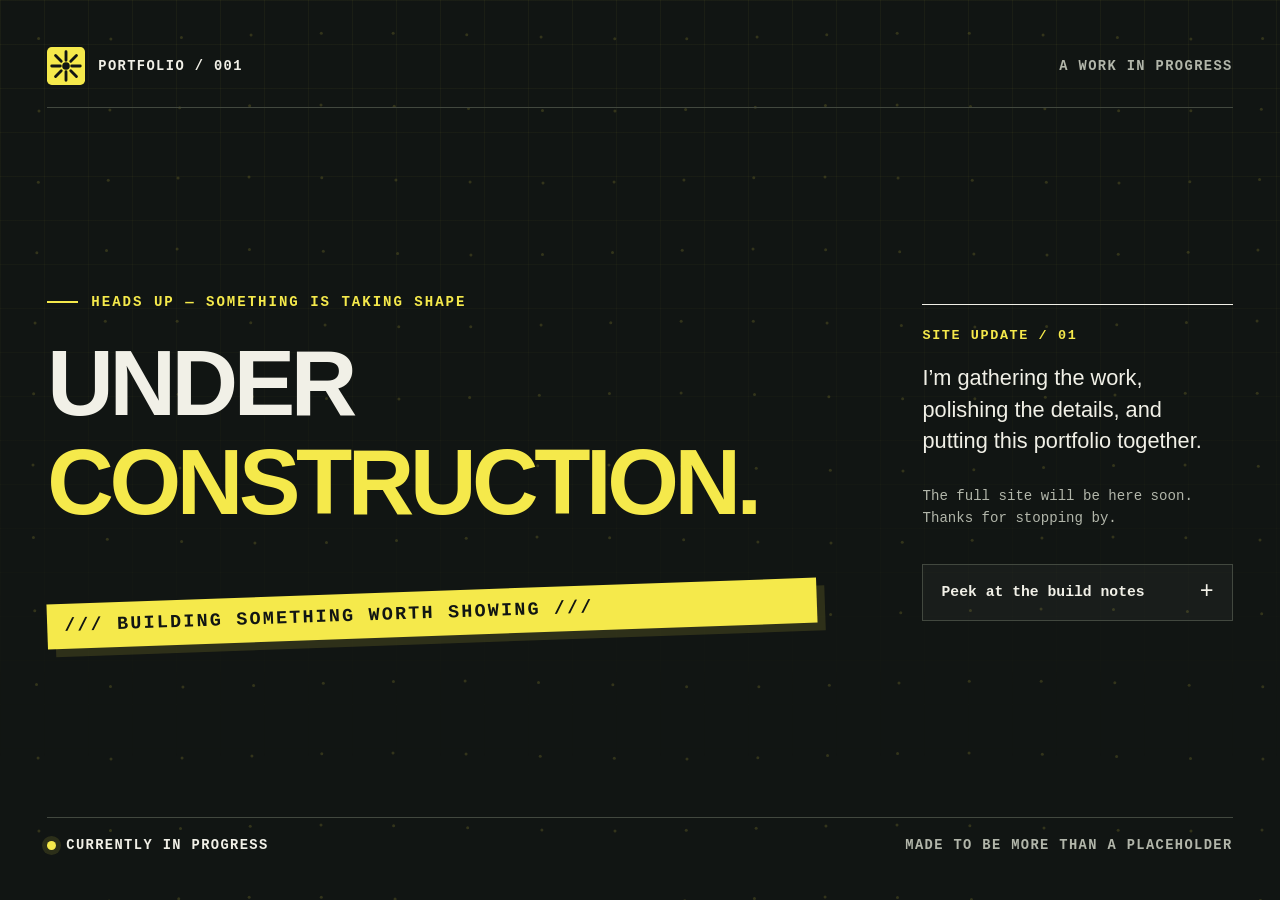
==== index.html @ aafe87b7 "first commit: under construction placeholder web" ====
<!doctype html>
<html lang="en">
  <head>
    <meta charset="utf-8" />
    <meta name="viewport" content="width=device-width, initial-scale=1" />
    <meta name="theme-color" content="#111513" />
    <meta name="description" content="A portfolio is taking shape. Check back soon." />
    <title>Under Construction — Portfolio Coming Soon</title>
    <link rel="icon" type="image/svg+xml" href="data:image/svg+xml,%3Csvg xmlns='http://www.w3.org/2000/svg' viewBox='0 0 32 32'%3E%3Crect width='32' height='32' rx='5' fill='%23f5e94b'/%3E%3Cpath d='M16 4v7m0 10v7M4 16h7m10 0h7M7.5 7.5l5 5m7 7 5 5m0-17-5 5m-7 7-5 5' stroke='%23111513' stroke-width='2.5' stroke-linecap='round'/%3E%3Ccircle cx='16' cy='16' r='3.5' fill='%23111513'/%3E%3C/svg%3E" />
    <style>
      :root {
        color-scheme: dark;
        --ink: #111513;
        --paper: #f1f0e7;
        --muted: #b2b6aa;
        --line: #42483f;
        --signal: #f5e94b;
      }

      * { box-sizing: border-box; }

      html { min-height: 100%; }

      body {
        min-width: 320px;
        min-height: 100vh;
        min-height: 100svh;
        margin: 0;
        background: var(--ink);
        color: var(--paper);
        font-family: Arial, Helvetica, sans-serif;
      }

      body::before {
        position: fixed;
        inset: 0;
        z-index: -1;
        content: "";
        background-image:
          linear-gradient(rgba(245, 233, 75, .045) 1px, transparent 1px),
          linear-gradient(90deg, rgba(245, 233, 75, .045) 1px, transparent 1px);
        background-size: 44px 44px;
        mask-image: linear-gradient(to bottom, black, transparent 88%);
        pointer-events: none;
        animation: gridDrift 24s linear infinite;
      }

      #interactive-background {
        position: fixed;
        inset: 0;
        z-index: 0;
        width: 100%;
        height: 100%;
        pointer-events: none;
      }

      .page {
        position: relative;
        z-index: 1;
        width: min(100%, 1600px);
        min-height: 100vh;
        min-height: 100svh;
        margin: auto;
        padding: clamp(22px, 3.7vw, 58px);
        display: flex;
        flex-direction: column;
      }

      .topbar,
      .footer {
        display: flex;
        align-items: center;
        justify-content: space-between;
        gap: 24px;
        font-family: "Courier New", Courier, monospace;
        font-size: .86rem;
        font-weight: 700;
        letter-spacing: .1em;
        text-transform: uppercase;
      }

      .topbar {
        padding-bottom: 22px;
        border-bottom: 1px solid var(--line);
      }

      .mark { display: inline-flex; align-items: center; gap: 13px; }

      .mark-icon {
        display: block;
        width: 38px;
        height: 38px;
        flex: 0 0 38px;
        transition: transform .45s ease;
      }

      .mark:hover .mark-icon { transform: rotate(90deg); }

      .top-note, .footer { color: var(--muted); }

      main {
        display: grid;
        grid-template-columns: minmax(0, 1.7fr) minmax(280px, .65fr);
        align-items: center;
        gap: clamp(36px, 5vw, 90px);
        flex: 1;
        padding: clamp(64px, 8vh, 110px) 0;
      }

      .eyebrow {
        display: inline-flex;
        align-items: center;
        gap: 13px;
        margin: 0 0 25px;
        color: var(--signal);
        font-family: "Courier New", Courier, monospace;
        font-size: .88rem;
        font-weight: 700;
        letter-spacing: .14em;
        text-transform: uppercase;
      }

      .eyebrow::before {
        width: 31px;
        height: 2px;
        content: "";
        background: currentColor;
      }

      h1 {
        max-width: 1100px;
        margin: 0;
        font-family: "Arial Black", Arial, Helvetica, sans-serif;
        font-size: clamp(2rem, 7.2vw, 7rem);
        font-weight: 900;
        letter-spacing: -.048em;
        line-height: 1.07;
        text-transform: uppercase;
      }

      h1 > span { display: block; white-space: nowrap; }
      h1 .highlight { color: var(--signal); }

      .yellow-line {
        width: min(100%, 770px);
        margin-top: clamp(35px, 5vw, 58px);
        padding: 12px 17px;
        overflow: hidden;
        background: var(--signal);
        color: var(--ink);
        transform: rotate(-2deg);
        box-shadow: 8px 8px 0 rgba(245, 233, 75, .13);
        transition: transform .35s ease, box-shadow .35s ease;
      }

      .yellow-line:hover {
        transform: rotate(0deg) translateY(-3px);
        box-shadow: 10px 12px 0 rgba(245, 233, 75, .16);
      }

      .yellow-line span {
        display: block;
        width: max-content;
        font-family: "Courier New", Courier, monospace;
        font-size: clamp(.88rem, 1.45vw, 1.15rem);
        font-weight: 700;
        letter-spacing: .12em;
        white-space: nowrap;
      }

      .side {
        padding: 23px 0 0;
        border-top: 1px solid var(--paper);
      }

      .side-label {
        margin: 0 0 19px;
        color: var(--signal);
        font-family: "Courier New", Courier, monospace;
        font-size: .84rem;
        font-weight: 700;
        letter-spacing: .12em;
        text-transform: uppercase;
      }

      .side p:not(.side-label) {
        max-width: 28ch;
        margin: 0;
        font-size: clamp(1.15rem, 1.7vw, 1.45rem);
        line-height: 1.45;
      }

      .side small {
        display: block;
        margin-top: 28px;
        color: var(--muted);
        font-family: "Courier New", Courier, monospace;
        font-size: .88rem;
        line-height: 1.6;
      }

      .build-notes {
        margin-top: 34px;
        border: 1px solid var(--line);
        background: rgba(255, 255, 255, .035);
      }

      .build-notes summary {
        display: flex;
        align-items: center;
        justify-content: space-between;
        gap: 15px;
        padding: 16px 18px;
        color: var(--paper);
        cursor: pointer;
        font-family: "Courier New", Courier, monospace;
        font-size: .92rem;
        font-weight: 700;
        list-style: none;
        transition: background .2s ease, color .2s ease;
      }

      .build-notes summary::-webkit-details-marker { display: none; }
      .build-notes summary:hover { background: var(--signal); color: var(--ink); }
      .build-notes summary:focus-visible { outline: 3px solid var(--signal); outline-offset: 3px; }

      .build-notes summary::after {
        content: "+";
        font-size: 1.45rem;
        font-weight: 400;
        line-height: 1;
        transition: transform .3s ease;
      }

      .build-notes[open] summary::after { transform: rotate(45deg); }

      .notes-body {
        display: grid;
        gap: 14px;
        padding: 18px;
        border-top: 1px solid var(--line);
        animation: unfold .35s ease both;
      }

      .note {
        display: flex;
        align-items: baseline;
        gap: 14px;
        color: var(--paper);
        font-size: .96rem;
        line-height: 1.4;
      }

      .note b {
        color: var(--signal);
        font-family: "Courier New", Courier, monospace;
        font-size: .8rem;
      }

      .footer {
        padding-top: 20px;
        border-top: 1px solid var(--line);
      }

      .footer strong { color: var(--paper); }

      .status { display: inline-flex; align-items: center; gap: 10px; }

      .status::before {
        width: 9px;
        height: 9px;
        border-radius: 50%;
        content: "";
        background: var(--signal);
        box-shadow: 0 0 0 5px rgba(245, 233, 75, .12);
        animation: pulse 2.4s ease-in-out infinite;
      }

      @keyframes pulse {
        50% { box-shadow: 0 0 0 10px rgba(245, 233, 75, 0); }
      }

      @keyframes gridDrift {
        to { background-position: 44px 44px; }
      }

      @keyframes enter {
        from { opacity: 0; transform: translateY(24px); }
        to { opacity: 1; transform: translateY(0); }
      }

      @keyframes unfold {
        from { opacity: 0; transform: translateY(-8px); }
        to { opacity: 1; transform: translateY(0); }
      }

      .eyebrow { animation: enter .65s .05s ease both; }
      h1 > span:first-child { animation: enter .75s .16s ease both; }
      h1 > span:last-child { animation: enter .75s .28s ease both; }
      .side { animation: enter .75s .4s ease both; }

      @media (max-width: 850px) {
        main { grid-template-columns: 1fr; align-items: start; gap: 74px; }
        h1 { font-size: clamp(2rem, 8vw, 5rem); }
        .side { max-width: 480px; }
      }

      @media (max-width: 520px) {
        .page { padding: 20px; }
        .topbar, .footer { font-size: .72rem; letter-spacing: .06em; }
        .top-note { display: none; }
        main { padding: 78px 0 76px; gap: 66px; }
        .eyebrow { margin-bottom: 22px; }
        h1 { font-size: clamp(1.875rem, 7.8vw, 3rem); }
        .yellow-line { margin-top: 35px; padding: 11px 13px; }
        .footer { flex-wrap: wrap; }
      }

      @media (prefers-reduced-motion: reduce) {
        *, *::before, *::after { animation-duration: .01ms !important; }
        *, *::before, *::after { transition-duration: .01ms !important; }
      }
    </style>
  </head>
  <body>
    <canvas id="interactive-background" aria-hidden="true"></canvas>
    <div class="page">
      <header class="topbar">
        <div class="mark">
          <svg class="mark-icon" viewBox="0 0 40 40" aria-hidden="true" focusable="false">
            <rect width="40" height="40" rx="5" fill="#f5e94b" />
            <path d="M20 5v9m0 12v9M5 20h9m12 0h9M9 9l6 6m10 10 6 6m0-22-6 6M15 25l-6 6" fill="none" stroke="#111513" stroke-width="3" stroke-linecap="round" />
            <circle cx="20" cy="20" r="4" fill="#111513" />
          </svg>
          <span>Portfolio / 001</span>
        </div>
        <span class="top-note">A work in progress</span>
      </header>

      <main>
        <div>
          <p class="eyebrow">Heads up — something is taking shape</p>
          <h1><span>Under</span><span class="highlight">Construction.</span></h1>
          <div class="yellow-line" aria-label="Building something worth showing">
            <span aria-hidden="true">/// BUILDING SOMETHING WORTH SHOWING ///</span>
          </div>
        </div>

        <section class="side" aria-label="Site update">
          <p class="side-label">Site update / 01</p>
          <p>I’m gathering the work, polishing the details, and putting this portfolio together.</p>
          <small>The full site will be here soon.<br />Thanks for stopping by.</small>
          <details class="build-notes">
            <summary>Peek at the build notes</summary>
            <div class="notes-body">
              <div class="note"><b>01</b><span>Gather the projects</span></div>
              <div class="note"><b>02</b><span>Shape the stories</span></div>
              <div class="note"><b>03</b><span>Share the portfolio</span></div>
            </div>
          </details>
        </section>
      </main>

      <footer class="footer">
        <span class="status"><strong>Currently in progress</strong></span>
        <span>Made to be more than a placeholder</span>
      </footer>
    </div>
    <script>
      (() => {
        const canvas = document.getElementById('interactive-background');
        const context = canvas.getContext('2d');
        if (!context) return;

        const reducedMotion = window.matchMedia('(prefers-reduced-motion: reduce)');
        const pointer = { x: -1000, y: -1000, lastMove: -Infinity };
        const ripples = [];
        let width = 0;
        let height = 0;
        let frame = 0;

        function resize() {
          width = window.innerWidth;
          height = window.innerHeight;
          const scale = Math.min(window.devicePixelRatio || 1, 2);
          canvas.width = Math.round(width * scale);
          canvas.height = Math.round(height * scale);
          context.setTransform(scale, 0, 0, scale, 0, 0);
          restart();
        }

        function draw(time) {
          context.clearRect(0, 0, width, height);
          const spacing = width < 600 ? 58 : 72;
          const columns = Math.ceil(width / spacing) + 1;
          const rows = Math.ceil(height / spacing) + 1;
          const strength = reducedMotion.matches ? 0 : Math.max(0, 1 - (time - pointer.lastMove) / 1800);
          const points = [];

          for (let row = 0; row < rows; row++) {
            for (let column = 0; column < columns; column++) {
              const baseX = column * spacing + spacing / 2;
              const baseY = row * spacing + spacing / 2;
              const distance = Math.hypot(baseX - pointer.x, baseY - pointer.y);
              const influence = strength * Math.max(0, 1 - distance / 220);
              const drift = reducedMotion.matches ? 0 : Math.sin(time * 0.0006 + column * 0.8 + row * 0.6) * 3;
              const angle = Math.atan2(baseY - pointer.y, baseX - pointer.x);
              const x = baseX + drift + Math.cos(angle) * influence * 13;
              const y = baseY + drift + Math.sin(angle) * influence * 13;
              points.push({ x, y, influence });

              context.beginPath();
              context.arc(x, y, 1.5 + influence * 2, 0, Math.PI * 2);
              context.fillStyle = `rgba(245, 233, 75, ${0.15 + influence * 0.55})`;
              context.fill();
            }
          }

          if (strength > 0) {
            for (let row = 0; row < rows; row++) {
              for (let column = 0; column < columns; column++) {
                const index = row * columns + column;
                const point = points[index];
                if (point.influence < 0.08) continue;
                const neighbors = [
                  column + 1 < columns ? points[index + 1] : null,
                  row + 1 < rows ? points[index + columns] : null
                ];
                for (const neighbor of neighbors) {
                  if (!neighbor) continue;
                  context.beginPath();
                  context.moveTo(point.x, point.y);
                  context.lineTo(neighbor.x, neighbor.y);
                  context.strokeStyle = `rgba(245, 233, 75, ${point.influence * 0.26})`;
                  context.lineWidth = 1;
                  context.stroke();
                }
              }
            }
          }

          if (!reducedMotion.matches) {
            for (let index = ripples.length - 1; index >= 0; index--) {
              const ripple = ripples[index];
              const elapsed = time - ripple.start;
              if (elapsed > 950) {
                ripples.splice(index, 1);
                continue;
              }
              context.beginPath();
              context.arc(ripple.x, ripple.y, elapsed * 0.24, 0, Math.PI * 2);
              context.strokeStyle = `rgba(245, 233, 75, ${(1 - elapsed / 950) * 0.55})`;
              context.lineWidth = 2;
              context.stroke();
            }
          }
        }

        function tick(time) {
          draw(time);
          frame = window.requestAnimationFrame(tick);
        }

        function restart() {
          window.cancelAnimationFrame(frame);
          if (reducedMotion.matches) draw(0);
          else frame = window.requestAnimationFrame(tick);
        }

        window.addEventListener('pointermove', event => {
          pointer.x = event.clientX;
          pointer.y = event.clientY;
          pointer.lastMove = performance.now();
        }, { passive: true });

        window.addEventListener('pointerdown', event => {
          if (reducedMotion.matches) return;
          pointer.x = event.clientX;
          pointer.y = event.clientY;
          pointer.lastMove = performance.now();
          ripples.push({ x: event.clientX, y: event.clientY, start: performance.now() });
        }, { passive: true });

        window.addEventListener('resize', resize, { passive: true });
        reducedMotion.addEventListener('change', restart);
        resize();
      })();
    </script>
  </body>
</html>
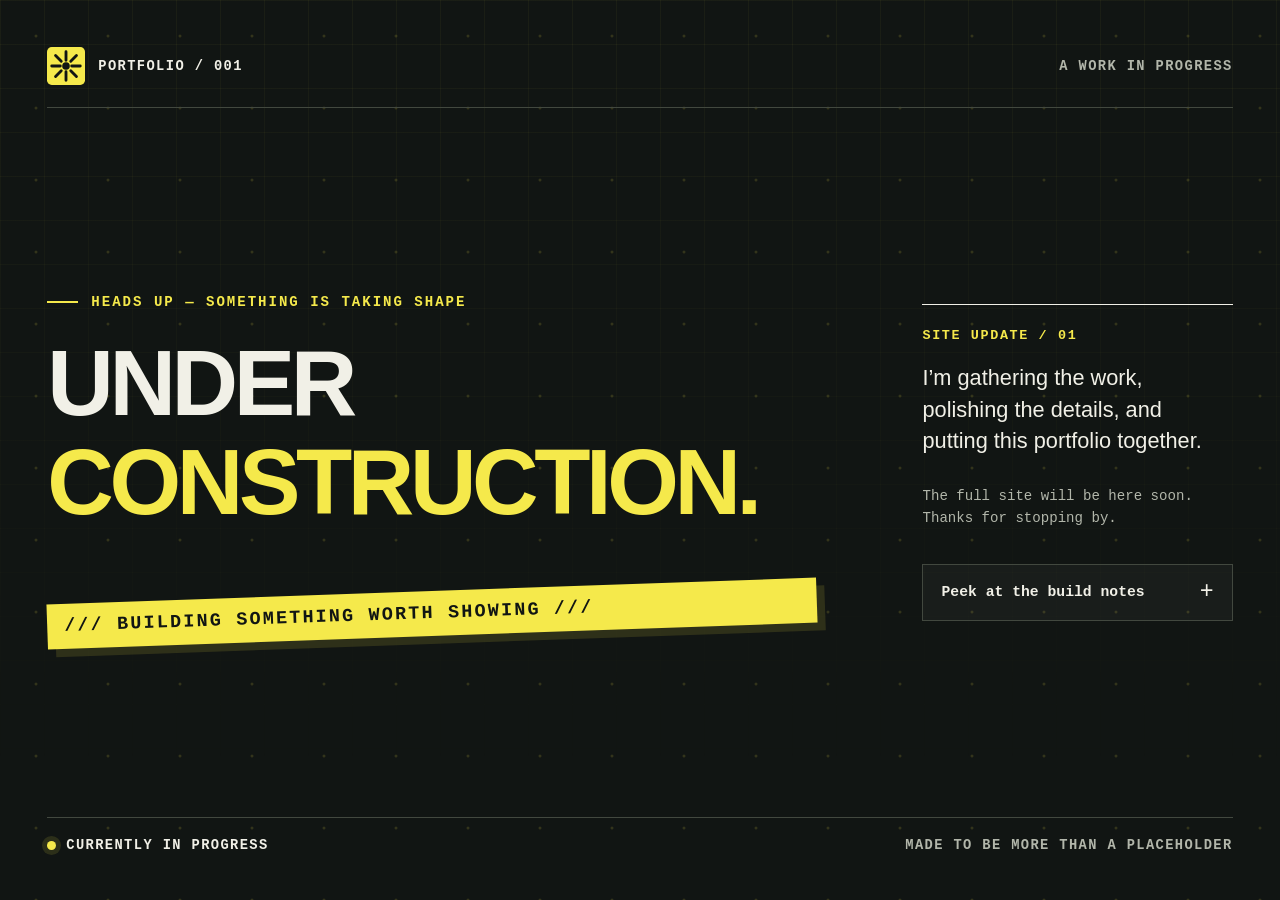
==== commit b85291cb: "Stabilize interactive background animation" ====
--- a/index.html
+++ b/index.html
@@ -369,7 +369,7 @@
     <script>
       (() => {
         const canvas = document.getElementById('interactive-background');
-        const context = canvas.getContext('2d');
+        let context = canvas.getContext('2d');
         if (!context) return;
 
         const reducedMotion = window.matchMedia('(prefers-reduced-motion: reduce)');
@@ -378,18 +378,24 @@
         let width = 0;
         let height = 0;
         let frame = 0;
+        let lastDraw = 0;
 
         function resize() {
-          width = window.innerWidth;
-          height = window.innerHeight;
-          const scale = Math.min(window.devicePixelRatio || 1, 2);
-          canvas.width = Math.round(width * scale);
-          canvas.height = Math.round(height * scale);
+          if (!context) return;
+          window.cancelAnimationFrame(frame);
+          frame = 0;
+          width = Math.max(1, window.innerWidth);
+          height = Math.max(1, window.innerHeight);
+          const scale = Math.min(window.devicePixelRatio || 1, 1.5, Math.sqrt(3000000 / (width * height)));
+          canvas.width = Math.max(1, Math.round(width * scale));
+          canvas.height = Math.max(1, Math.round(height * scale));
           context.setTransform(scale, 0, 0, scale, 0, 0);
-          restart();
+          draw(performance.now());
+          schedule();
         }
 
         function draw(time) {
+          if (!context) return;
           context.clearRect(0, 0, width, height);
           const spacing = width < 600 ? 58 : 72;
           const columns = Math.ceil(width / spacing) + 1;
@@ -401,12 +407,15 @@
             for (let column = 0; column < columns; column++) {
               const baseX = column * spacing + spacing / 2;
               const baseY = row * spacing + spacing / 2;
-              const distance = Math.hypot(baseX - pointer.x, baseY - pointer.y);
+              const dx = baseX - pointer.x;
+              const dy = baseY - pointer.y;
+              const distanceSquared = dx * dx + dy * dy;
+              const distance = strength && distanceSquared < 48400 ? Math.sqrt(distanceSquared) : 220;
               const influence = strength * Math.max(0, 1 - distance / 220);
-              const drift = reducedMotion.matches ? 0 : Math.sin(time * 0.0006 + column * 0.8 + row * 0.6) * 3;
-              const angle = Math.atan2(baseY - pointer.y, baseX - pointer.x);
-              const x = baseX + drift + Math.cos(angle) * influence * 13;
-              const y = baseY + drift + Math.sin(angle) * influence * 13;
+              const drift = influence ? Math.sin(time * 0.0006 + column * 0.8 + row * 0.6) * 3 : 0;
+              const push = influence * 13 / (distance || 1);
+              const x = baseX + drift + dx * push;
+              const y = baseY + drift + dy * push;
               points.push({ x, y, influence });
 
               context.beginPath();
@@ -457,20 +466,26 @@
         }
 
         function tick(time) {
-          draw(time);
-          frame = window.requestAnimationFrame(tick);
+          frame = 0;
+          if (time - lastDraw >= 32) {
+            draw(time);
+            lastDraw = time;
+          }
+          if (time - pointer.lastMove < 1800 || ripples.length) schedule();
+          else draw(time);
         }
 
-        function restart() {
-          window.cancelAnimationFrame(frame);
-          if (reducedMotion.matches) draw(0);
-          else frame = window.requestAnimationFrame(tick);
+        function schedule() {
+          if (!frame && !document.hidden && !reducedMotion.matches && context) {
+            frame = window.requestAnimationFrame(tick);
+          }
         }
 
         window.addEventListener('pointermove', event => {
           pointer.x = event.clientX;
           pointer.y = event.clientY;
           pointer.lastMove = performance.now();
+          schedule();
         }, { passive: true });
 
         window.addEventListener('pointerdown', event => {
@@ -479,10 +494,37 @@
           pointer.y = event.clientY;
           pointer.lastMove = performance.now();
           ripples.push({ x: event.clientX, y: event.clientY, start: performance.now() });
+          schedule();
         }, { passive: true });
 
         window.addEventListener('resize', resize, { passive: true });
-        reducedMotion.addEventListener('change', restart);
+        document.addEventListener('visibilitychange', () => {
+          if (document.hidden) {
+            window.cancelAnimationFrame(frame);
+            frame = 0;
+            ripples.length = 0;
+            pointer.lastMove = -Infinity;
+          } else {
+            draw(performance.now());
+          }
+        });
+        reducedMotion.addEventListener('change', () => {
+          window.cancelAnimationFrame(frame);
+          frame = 0;
+          ripples.length = 0;
+          pointer.lastMove = -Infinity;
+          draw(performance.now());
+        });
+        canvas.addEventListener('contextlost', event => {
+          event.preventDefault();
+          window.cancelAnimationFrame(frame);
+          frame = 0;
+          context = null;
+        });
+        canvas.addEventListener('contextrestored', () => {
+          context = canvas.getContext('2d');
+          resize();
+        });
         resize();
       })();
     </script>
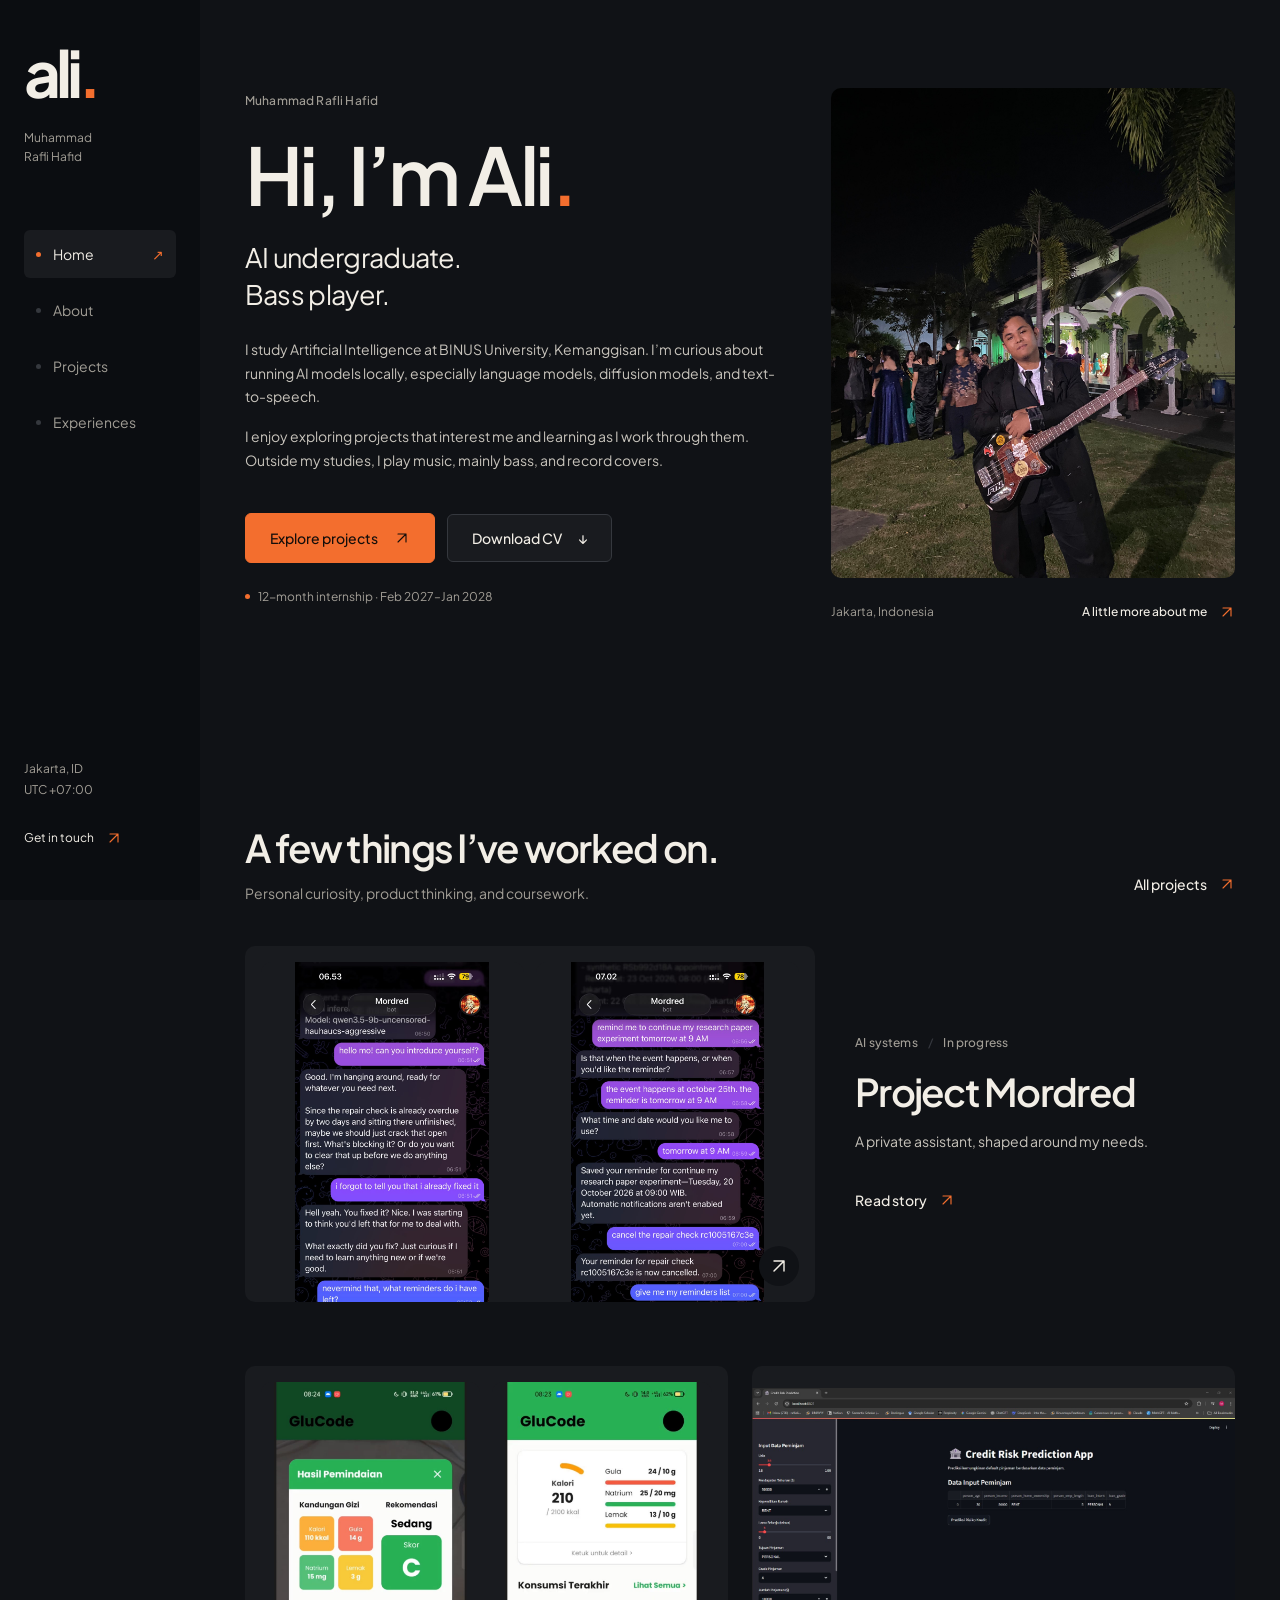
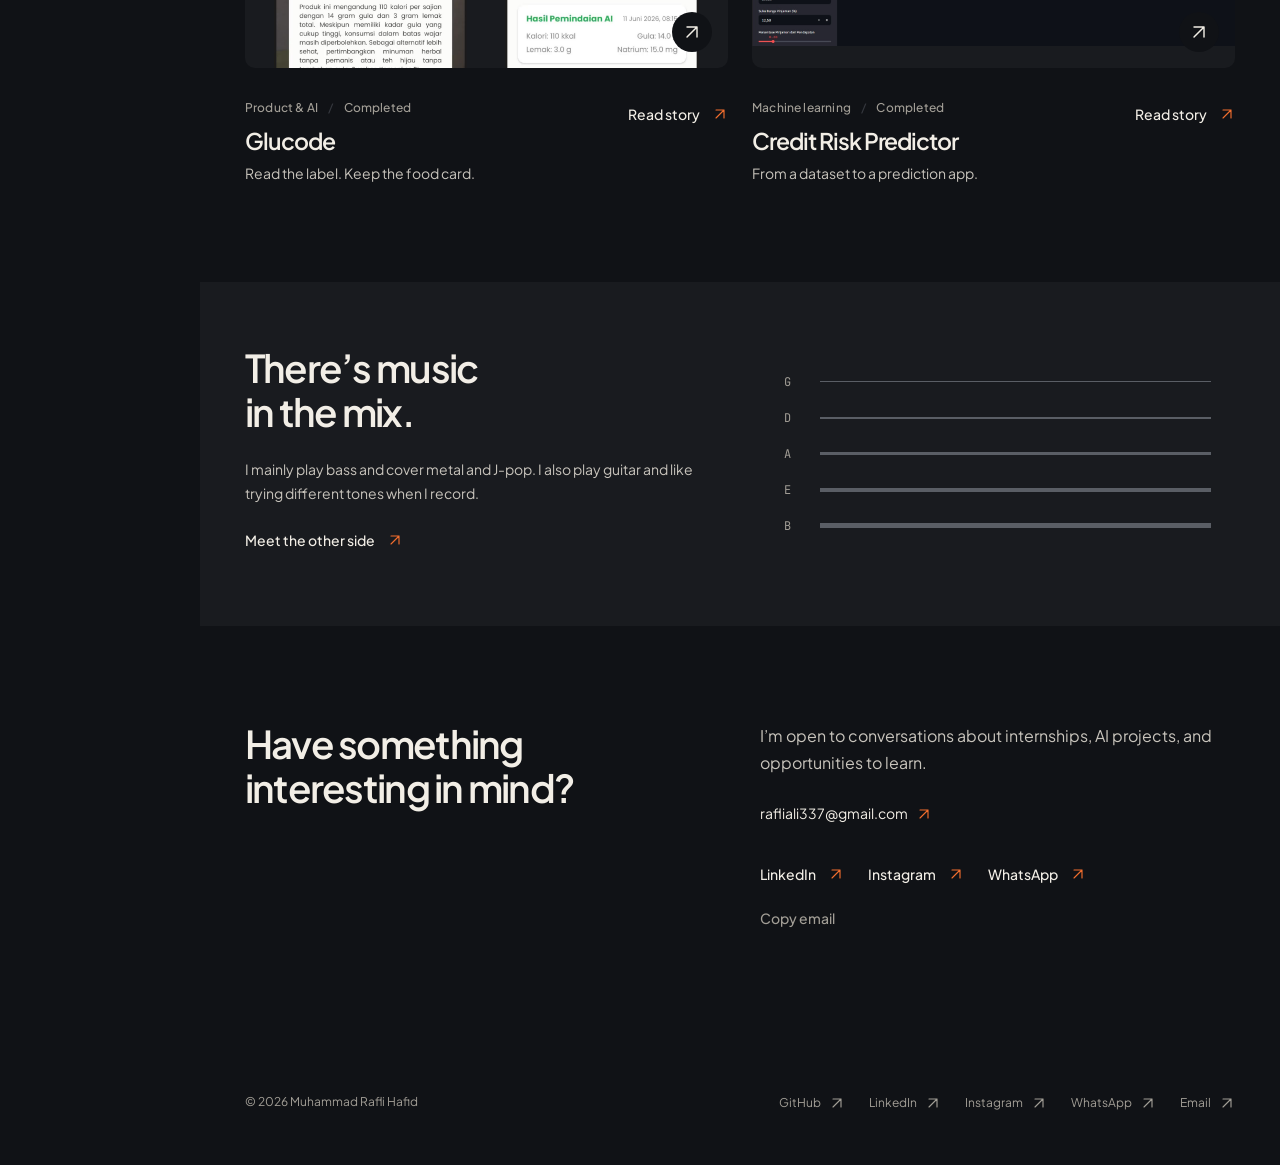
==== commit 34b2d4c8: "Launch portfolio with project media and downloadable CVs" ====
--- a/index.html
+++ b/index.html
@@ -1,532 +1,17 @@
 <!doctype html>
-<html lang="en">
-  <head>
-    <meta charset="utf-8" />
-    <meta name="viewport" content="width=device-width, initial-scale=1" />
-    <meta name="theme-color" content="#111513" />
-    <meta name="description" content="A portfolio is taking shape. Check back soon." />
-    <title>Under Construction — Portfolio Coming Soon</title>
-    <link rel="icon" type="image/svg+xml" href="data:image/svg+xml,%3Csvg xmlns='http://www.w3.org/2000/svg' viewBox='0 0 32 32'%3E%3Crect width='32' height='32' rx='5' fill='%23f5e94b'/%3E%3Cpath d='M16 4v7m0 10v7M4 16h7m10 0h7M7.5 7.5l5 5m7 7 5 5m0-17-5 5m-7 7-5 5' stroke='%23111513' stroke-width='2.5' stroke-linecap='round'/%3E%3Ccircle cx='16' cy='16' r='3.5' fill='%23111513'/%3E%3C/svg%3E" />
-    <style>
-      :root {
-        color-scheme: dark;
-        --ink: #111513;
-        --paper: #f1f0e7;
-        --muted: #b2b6aa;
-        --line: #42483f;
-        --signal: #f5e94b;
-      }
-
-      * { box-sizing: border-box; }
-
-      html { min-height: 100%; }
-
-      body {
-        min-width: 320px;
-        min-height: 100vh;
-        min-height: 100svh;
-        margin: 0;
-        background: var(--ink);
-        color: var(--paper);
-        font-family: Arial, Helvetica, sans-serif;
-      }
-
-      body::before {
-        position: fixed;
-        inset: 0;
-        z-index: -1;
-        content: "";
-        background-image:
-          linear-gradient(rgba(245, 233, 75, .045) 1px, transparent 1px),
-          linear-gradient(90deg, rgba(245, 233, 75, .045) 1px, transparent 1px);
-        background-size: 44px 44px;
-        mask-image: linear-gradient(to bottom, black, transparent 88%);
-        pointer-events: none;
-        animation: gridDrift 24s linear infinite;
-      }
-
-      #interactive-background {
-        position: fixed;
-        inset: 0;
-        z-index: 0;
-        width: 100%;
-        height: 100%;
-        pointer-events: none;
-      }
-
-      .page {
-        position: relative;
-        z-index: 1;
-        width: min(100%, 1600px);
-        min-height: 100vh;
-        min-height: 100svh;
-        margin: auto;
-        padding: clamp(22px, 3.7vw, 58px);
-        display: flex;
-        flex-direction: column;
-      }
-
-      .topbar,
-      .footer {
-        display: flex;
-        align-items: center;
-        justify-content: space-between;
-        gap: 24px;
-        font-family: "Courier New", Courier, monospace;
-        font-size: .86rem;
-        font-weight: 700;
-        letter-spacing: .1em;
-        text-transform: uppercase;
-      }
-
-      .topbar {
-        padding-bottom: 22px;
-        border-bottom: 1px solid var(--line);
-      }
-
-      .mark { display: inline-flex; align-items: center; gap: 13px; }
-
-      .mark-icon {
-        display: block;
-        width: 38px;
-        height: 38px;
-        flex: 0 0 38px;
-        transition: transform .45s ease;
-      }
-
-      .mark:hover .mark-icon { transform: rotate(90deg); }
-
-      .top-note, .footer { color: var(--muted); }
-
-      main {
-        display: grid;
-        grid-template-columns: minmax(0, 1.7fr) minmax(280px, .65fr);
-        align-items: center;
-        gap: clamp(36px, 5vw, 90px);
-        flex: 1;
-        padding: clamp(64px, 8vh, 110px) 0;
-      }
-
-      .eyebrow {
-        display: inline-flex;
-        align-items: center;
-        gap: 13px;
-        margin: 0 0 25px;
-        color: var(--signal);
-        font-family: "Courier New", Courier, monospace;
-        font-size: .88rem;
-        font-weight: 700;
-        letter-spacing: .14em;
-        text-transform: uppercase;
-      }
-
-      .eyebrow::before {
-        width: 31px;
-        height: 2px;
-        content: "";
-        background: currentColor;
-      }
-
-      h1 {
-        max-width: 1100px;
-        margin: 0;
-        font-family: "Arial Black", Arial, Helvetica, sans-serif;
-        font-size: clamp(2rem, 7.2vw, 7rem);
-        font-weight: 900;
-        letter-spacing: -.048em;
-        line-height: 1.07;
-        text-transform: uppercase;
-      }
-
-      h1 > span { display: block; white-space: nowrap; }
-      h1 .highlight { color: var(--signal); }
-
-      .yellow-line {
-        width: min(100%, 770px);
-        margin-top: clamp(35px, 5vw, 58px);
-        padding: 12px 17px;
-        overflow: hidden;
-        background: var(--signal);
-        color: var(--ink);
-        transform: rotate(-2deg);
-        box-shadow: 8px 8px 0 rgba(245, 233, 75, .13);
-        transition: transform .35s ease, box-shadow .35s ease;
-      }
-
-      .yellow-line:hover {
-        transform: rotate(0deg) translateY(-3px);
-        box-shadow: 10px 12px 0 rgba(245, 233, 75, .16);
-      }
-
-      .yellow-line span {
-        display: block;
-        width: max-content;
-        font-family: "Courier New", Courier, monospace;
-        font-size: clamp(.88rem, 1.45vw, 1.15rem);
-        font-weight: 700;
-        letter-spacing: .12em;
-        white-space: nowrap;
-      }
-
-      .side {
-        padding: 23px 0 0;
-        border-top: 1px solid var(--paper);
-      }
-
-      .side-label {
-        margin: 0 0 19px;
-        color: var(--signal);
-        font-family: "Courier New", Courier, monospace;
-        font-size: .84rem;
-        font-weight: 700;
-        letter-spacing: .12em;
-        text-transform: uppercase;
-      }
-
-      .side p:not(.side-label) {
-        max-width: 28ch;
-        margin: 0;
-        font-size: clamp(1.15rem, 1.7vw, 1.45rem);
-        line-height: 1.45;
-      }
-
-      .side small {
-        display: block;
-        margin-top: 28px;
-        color: var(--muted);
-        font-family: "Courier New", Courier, monospace;
-        font-size: .88rem;
-        line-height: 1.6;
-      }
-
-      .build-notes {
-        margin-top: 34px;
-        border: 1px solid var(--line);
-        background: rgba(255, 255, 255, .035);
-      }
-
-      .build-notes summary {
-        display: flex;
-        align-items: center;
-        justify-content: space-between;
-        gap: 15px;
-        padding: 16px 18px;
-        color: var(--paper);
-        cursor: pointer;
-        font-family: "Courier New", Courier, monospace;
-        font-size: .92rem;
-        font-weight: 700;
-        list-style: none;
-        transition: background .2s ease, color .2s ease;
-      }
-
-      .build-notes summary::-webkit-details-marker { display: none; }
-      .build-notes summary:hover { background: var(--signal); color: var(--ink); }
-      .build-notes summary:focus-visible { outline: 3px solid var(--signal); outline-offset: 3px; }
-
-      .build-notes summary::after {
-        content: "+";
-        font-size: 1.45rem;
-        font-weight: 400;
-        line-height: 1;
-        transition: transform .3s ease;
-      }
-
-      .build-notes[open] summary::after { transform: rotate(45deg); }
-
-      .notes-body {
-        display: grid;
-        gap: 14px;
-        padding: 18px;
-        border-top: 1px solid var(--line);
-        animation: unfold .35s ease both;
-      }
-
-      .note {
-        display: flex;
-        align-items: baseline;
-        gap: 14px;
-        color: var(--paper);
-        font-size: .96rem;
-        line-height: 1.4;
-      }
-
-      .note b {
-        color: var(--signal);
-        font-family: "Courier New", Courier, monospace;
-        font-size: .8rem;
-      }
-
-      .footer {
-        padding-top: 20px;
-        border-top: 1px solid var(--line);
-      }
-
-      .footer strong { color: var(--paper); }
-
-      .status { display: inline-flex; align-items: center; gap: 10px; }
-
-      .status::before {
-        width: 9px;
-        height: 9px;
-        border-radius: 50%;
-        content: "";
-        background: var(--signal);
-        box-shadow: 0 0 0 5px rgba(245, 233, 75, .12);
-        animation: pulse 2.4s ease-in-out infinite;
-      }
-
-      @keyframes pulse {
-        50% { box-shadow: 0 0 0 10px rgba(245, 233, 75, 0); }
-      }
-
-      @keyframes gridDrift {
-        to { background-position: 44px 44px; }
-      }
-
-      @keyframes enter {
-        from { opacity: 0; transform: translateY(24px); }
-        to { opacity: 1; transform: translateY(0); }
-      }
-
-      @keyframes unfold {
-        from { opacity: 0; transform: translateY(-8px); }
-        to { opacity: 1; transform: translateY(0); }
-      }
-
-      .eyebrow { animation: enter .65s .05s ease both; }
-      h1 > span:first-child { animation: enter .75s .16s ease both; }
-      h1 > span:last-child { animation: enter .75s .28s ease both; }
-      .side { animation: enter .75s .4s ease both; }
-
-      @media (max-width: 850px) {
-        main { grid-template-columns: 1fr; align-items: start; gap: 74px; }
-        h1 { font-size: clamp(2rem, 8vw, 5rem); }
-        .side { max-width: 480px; }
-      }
-
-      @media (max-width: 520px) {
-        .page { padding: 20px; }
-        .topbar, .footer { font-size: .72rem; letter-spacing: .06em; }
-        .top-note { display: none; }
-        main { padding: 78px 0 76px; gap: 66px; }
-        .eyebrow { margin-bottom: 22px; }
-        h1 { font-size: clamp(1.875rem, 7.8vw, 3rem); }
-        .yellow-line { margin-top: 35px; padding: 11px 13px; }
-        .footer { flex-wrap: wrap; }
-      }
-
-      @media (prefers-reduced-motion: reduce) {
-        *, *::before, *::after { animation-duration: .01ms !important; }
-        *, *::before, *::after { transition-duration: .01ms !important; }
-      }
-    </style>
-  </head>
-  <body>
-    <canvas id="interactive-background" aria-hidden="true"></canvas>
-    <div class="page">
-      <header class="topbar">
-        <div class="mark">
-          <svg class="mark-icon" viewBox="0 0 40 40" aria-hidden="true" focusable="false">
-            <rect width="40" height="40" rx="5" fill="#f5e94b" />
-            <path d="M20 5v9m0 12v9M5 20h9m12 0h9M9 9l6 6m10 10 6 6m0-22-6 6M15 25l-6 6" fill="none" stroke="#111513" stroke-width="3" stroke-linecap="round" />
-            <circle cx="20" cy="20" r="4" fill="#111513" />
-          </svg>
-          <span>Portfolio / 001</span>
-        </div>
-        <span class="top-note">A work in progress</span>
-      </header>
-
-      <main>
-        <div>
-          <p class="eyebrow">Heads up — something is taking shape</p>
-          <h1><span>Under</span><span class="highlight">Construction.</span></h1>
-          <div class="yellow-line" aria-label="Building something worth showing">
-            <span aria-hidden="true">/// BUILDING SOMETHING WORTH SHOWING ///</span>
-          </div>
-        </div>
-
-        <section class="side" aria-label="Site update">
-          <p class="side-label">Site update / 01</p>
-          <p>I’m gathering the work, polishing the details, and putting this portfolio together.</p>
-          <small>The full site will be here soon.<br />Thanks for stopping by.</small>
-          <details class="build-notes">
-            <summary>Peek at the build notes</summary>
-            <div class="notes-body">
-              <div class="note"><b>01</b><span>Gather the projects</span></div>
-              <div class="note"><b>02</b><span>Shape the stories</span></div>
-              <div class="note"><b>03</b><span>Share the portfolio</span></div>
-            </div>
-          </details>
-        </section>
-      </main>
-
-      <footer class="footer">
-        <span class="status"><strong>Currently in progress</strong></span>
-        <span>Made to be more than a placeholder</span>
-      </footer>
-    </div>
-    <script>
-      (() => {
-        const canvas = document.getElementById('interactive-background');
-        let context = canvas.getContext('2d');
-        if (!context) return;
-
-        const reducedMotion = window.matchMedia('(prefers-reduced-motion: reduce)');
-        const pointer = { x: -1000, y: -1000, lastMove: -Infinity };
-        const ripples = [];
-        let width = 0;
-        let height = 0;
-        let frame = 0;
-        let lastDraw = 0;
-
-        function resize() {
-          if (!context) return;
-          window.cancelAnimationFrame(frame);
-          frame = 0;
-          width = Math.max(1, window.innerWidth);
-          height = Math.max(1, window.innerHeight);
-          const scale = Math.min(window.devicePixelRatio || 1, 1.5, Math.sqrt(3000000 / (width * height)));
-          canvas.width = Math.max(1, Math.round(width * scale));
-          canvas.height = Math.max(1, Math.round(height * scale));
-          context.setTransform(scale, 0, 0, scale, 0, 0);
-          draw(performance.now());
-          schedule();
-        }
-
-        function draw(time) {
-          if (!context) return;
-          context.clearRect(0, 0, width, height);
-          const spacing = width < 600 ? 58 : 72;
-          const columns = Math.ceil(width / spacing) + 1;
-          const rows = Math.ceil(height / spacing) + 1;
-          const strength = reducedMotion.matches ? 0 : Math.max(0, 1 - (time - pointer.lastMove) / 1800);
-          const points = [];
-
-          for (let row = 0; row < rows; row++) {
-            for (let column = 0; column < columns; column++) {
-              const baseX = column * spacing + spacing / 2;
-              const baseY = row * spacing + spacing / 2;
-              const dx = baseX - pointer.x;
-              const dy = baseY - pointer.y;
-              const distanceSquared = dx * dx + dy * dy;
-              const distance = strength && distanceSquared < 48400 ? Math.sqrt(distanceSquared) : 220;
-              const influence = strength * Math.max(0, 1 - distance / 220);
-              const drift = influence ? Math.sin(time * 0.0006 + column * 0.8 + row * 0.6) * 3 : 0;
-              const push = influence * 13 / (distance || 1);
-              const x = baseX + drift + dx * push;
-              const y = baseY + drift + dy * push;
-              points.push({ x, y, influence });
-
-              context.beginPath();
-              context.arc(x, y, 1.5 + influence * 2, 0, Math.PI * 2);
-              context.fillStyle = `rgba(245, 233, 75, ${0.15 + influence * 0.55})`;
-              context.fill();
-            }
-          }
-
-          if (strength > 0) {
-            for (let row = 0; row < rows; row++) {
-              for (let column = 0; column < columns; column++) {
-                const index = row * columns + column;
-                const point = points[index];
-                if (point.influence < 0.08) continue;
-                const neighbors = [
-                  column + 1 < columns ? points[index + 1] : null,
-                  row + 1 < rows ? points[index + columns] : null
-                ];
-                for (const neighbor of neighbors) {
-                  if (!neighbor) continue;
-                  context.beginPath();
-                  context.moveTo(point.x, point.y);
-                  context.lineTo(neighbor.x, neighbor.y);
-                  context.strokeStyle = `rgba(245, 233, 75, ${point.influence * 0.26})`;
-                  context.lineWidth = 1;
-                  context.stroke();
-                }
-              }
-            }
-          }
-
-          if (!reducedMotion.matches) {
-            for (let index = ripples.length - 1; index >= 0; index--) {
-              const ripple = ripples[index];
-              const elapsed = time - ripple.start;
-              if (elapsed > 950) {
-                ripples.splice(index, 1);
-                continue;
-              }
-              context.beginPath();
-              context.arc(ripple.x, ripple.y, elapsed * 0.24, 0, Math.PI * 2);
-              context.strokeStyle = `rgba(245, 233, 75, ${(1 - elapsed / 950) * 0.55})`;
-              context.lineWidth = 2;
-              context.stroke();
-            }
-          }
-        }
-
-        function tick(time) {
-          frame = 0;
-          if (time - lastDraw >= 32) {
-            draw(time);
-            lastDraw = time;
-          }
-          if (time - pointer.lastMove < 1800 || ripples.length) schedule();
-          else draw(time);
-        }
-
-        function schedule() {
-          if (!frame && !document.hidden && !reducedMotion.matches && context) {
-            frame = window.requestAnimationFrame(tick);
-          }
-        }
-
-        window.addEventListener('pointermove', event => {
-          pointer.x = event.clientX;
-          pointer.y = event.clientY;
-          pointer.lastMove = performance.now();
-          schedule();
-        }, { passive: true });
-
-        window.addEventListener('pointerdown', event => {
-          if (reducedMotion.matches) return;
-          pointer.x = event.clientX;
-          pointer.y = event.clientY;
-          pointer.lastMove = performance.now();
-          ripples.push({ x: event.clientX, y: event.clientY, start: performance.now() });
-          schedule();
-        }, { passive: true });
-
-        window.addEventListener('resize', resize, { passive: true });
-        document.addEventListener('visibilitychange', () => {
-          if (document.hidden) {
-            window.cancelAnimationFrame(frame);
-            frame = 0;
-            ripples.length = 0;
-            pointer.lastMove = -Infinity;
-          } else {
-            draw(performance.now());
-          }
-        });
-        reducedMotion.addEventListener('change', () => {
-          window.cancelAnimationFrame(frame);
-          frame = 0;
-          ripples.length = 0;
-          pointer.lastMove = -Infinity;
-          draw(performance.now());
-        });
-        canvas.addEventListener('contextlost', event => {
-          event.preventDefault();
-          window.cancelAnimationFrame(frame);
-          frame = 0;
-          context = null;
-        });
-        canvas.addEventListener('contextrestored', () => {
-          context = canvas.getContext('2d');
-          resize();
-        });
-        resize();
-      })();
-    </script>
-  </body>
-</html>
+<html lang="en" data-theme="dark">
+<head><meta charset="utf-8"><meta name="viewport" content="width=device-width, initial-scale=1, viewport-fit=cover"><meta name="theme-color" content="#121316"><meta name="description" content="Muhammad Rafli Hafid — AI undergraduate at BINUS, personal projects, experiences, and music."><title>Home — Ali / Muhammad Rafli Hafid</title><link rel="icon" href="assets/favicon.svg" type="image/svg+xml"><link rel="stylesheet" href="assets/fonts/fonts.css"><link rel="stylesheet" href="tokens.css"><link rel="stylesheet" href="assets/studio.css"><script src="assets/studio.js" type="module"></script></head>
+<body data-page="home"><a class="skip-link" href="#main">Skip to content</a>
+<header class="mobile-header"><a class="mobile-brand" href="index.html">ali<span class="accent-dot">.</span></a><button class="menu-button" id="menu-toggle" type="button" aria-expanded="false" aria-controls="mobile-nav">Menu <span aria-hidden="true">+</span></button><nav id="mobile-nav" aria-label="Mobile navigation" hidden><a href="index.html" class="nav-link" aria-current=page><span class="nav-mark" aria-hidden="true"></span>Home<span class="nav-arrow" aria-hidden="true">↗</span></a><a href="about.html" class="nav-link" ><span class="nav-mark" aria-hidden="true"></span>About<span class="nav-arrow" aria-hidden="true">↗</span></a><a href="projects.html" class="nav-link" ><span class="nav-mark" aria-hidden="true"></span>Projects<span class="nav-arrow" aria-hidden="true">↗</span></a><a href="experiences.html" class="nav-link" ><span class="nav-mark" aria-hidden="true"></span>Experiences<span class="nav-arrow" aria-hidden="true">↗</span></a></nav></header>
+<aside class="site-rail"><a class="wordmark" href="index.html" aria-label="Ali, home">ali<span class="accent-dot">.</span></a><p class="rail-name">Muhammad<br>Rafli Hafid</p><nav aria-label="Main navigation"><a href="index.html" class="nav-link" aria-current=page><span class="nav-mark" aria-hidden="true"></span>Home<span class="nav-arrow" aria-hidden="true">↗</span></a><a href="about.html" class="nav-link" ><span class="nav-mark" aria-hidden="true"></span>About<span class="nav-arrow" aria-hidden="true">↗</span></a><a href="projects.html" class="nav-link" ><span class="nav-mark" aria-hidden="true"></span>Projects<span class="nav-arrow" aria-hidden="true">↗</span></a><a href="experiences.html" class="nav-link" ><span class="nav-mark" aria-hidden="true"></span>Experiences<span class="nav-arrow" aria-hidden="true">↗</span></a></nav><div class="rail-bottom"><p class="rail-location">Jakarta, ID<br><span>UTC +07:00</span></p><a class="rail-email" href="mailto:rafliali337@gmail.com">Get in touch <span aria-hidden="true" class="inline-icon"><svg class="ui-icon" viewBox="0 0 24 24" aria-hidden="true"><path d="M6 18 18 6M6 6h12v12"/></svg></span></a></div></aside>
+<div class="site-content"><main id="main">
+<section class="home-hero shell" aria-labelledby="hero-title">
+ <div class="hero-copy"><p class="eyebrow">Muhammad Rafli Hafid</p><h1 id="hero-title">Hi, I’m Ali<span class="accent-dot">.</span></h1><p class="hero-lead">AI undergraduate.<br>Bass player.</p><p>I study Artificial Intelligence at BINUS University, Kemanggisan. I’m curious about running AI models locally, especially language models, diffusion models, and text-to-speech.</p><p>I enjoy exploring projects that interest me and learning as I work through them. Outside my studies, I play music, mainly bass, and record covers.</p><div class="actions"><a class="button button-primary" href="projects.html">Explore projects <span aria-hidden="true" class="inline-icon"><svg class="ui-icon" viewBox="0 0 24 24" aria-hidden="true"><path d="M6 18 18 6M6 6h12v12"/></svg></span></a><details class="cv-download"><summary class="button">Download CV <span aria-hidden="true">↓</span></summary><div class="cv-options"><a href="output/pdf/Muhammad_Rafli_Hafid_CV_English.pdf" download>English PDF ↗</a><a href="output/pdf/Muhammad_Rafli_Hafid_CV_Indonesia.pdf" download>Indonesian PDF ↗</a></div></details></div><p class="availability"><span aria-hidden="true" class="status-dot"></span>12-month internship · Feb 2027–Jan 2028</p></div>
+ <div class="hero-portrait"><figure class="media portrait"><img src="assets/photos/alirafli-portrait-afterpromnight-fullformalsuit-withbass.jpeg" alt="After prom night, with my bass." width="3024" height="4032" loading="eager" fetchpriority="high"><figcaption>After prom night, with my bass.</figcaption></figure><div class="portrait-foot"><span>Jakarta, Indonesia</span><a class="text-link" href="about.html">A little more about me <span aria-hidden="true" class="inline-icon"><svg class="ui-icon" viewBox="0 0 24 24" aria-hidden="true"><path d="M6 18 18 6M6 6h12v12"/></svg></span></a></div></div>
+</section>
+<section class="section shell" aria-labelledby="selected-title"><div class="section-head"><div><h2><span id="selected-title">A few things I’ve worked on.</span></h2><p>Personal curiosity, product thinking, and coursework.</p></div><a class="text-link" href="projects.html">All projects <span aria-hidden="true" class="inline-icon"><svg class="ui-icon" viewBox="0 0 24 24" aria-hidden="true"><path d="M6 18 18 6M6 6h12v12"/></svg></span></a></div><div class="home-work"><article class="project-feature feature-wide"><a class="project-image" href="projects.html?project=mordred" aria-label="View Project Mordred"><figure class="media "><div class="preview-strip"><img src="assets/photos/mordred-demo.jpeg" alt="A conversation with Mordred." width="738" height="1600" loading="lazy"><img src="assets/photos/mordred-demo2.jpeg" alt="Creating and managing reminders in Telegram." width="738" height="1600" loading="lazy"></div><figcaption>A conversation with Mordred.</figcaption></figure><span class="image-zoom" aria-hidden="true"><svg class="ui-icon" viewBox="0 0 24 24" aria-hidden="true"><path d="M6 18 18 6M6 6h12v12"/></svg></span></a><div class="project-caption"><div><span class="meta">AI systems <span aria-hidden="true">/</span> In progress</span><h3><a href="projects.html?project=mordred" data-project="mordred">Project Mordred</a></h3><p>A private assistant, shaped around my needs.</p></div><a class="text-link" href="projects.html?project=mordred" data-project="mordred">Read story <span aria-hidden="true" class="inline-icon"><svg class="ui-icon" viewBox="0 0 24 24" aria-hidden="true"><path d="M6 18 18 6M6 6h12v12"/></svg></span></a></div></article><div class="home-work-pair"><article class="project-feature "><a class="project-image" href="projects.html?project=glucode" aria-label="View Glucode"><figure class="media "><div class="preview-strip"><img src="assets/photos/glucode-demo.jpeg" alt="Glucode nutrition scan and summary." width="738" height="1600" loading="lazy"><img src="assets/photos/glucode-demo3.jpeg" alt="Glucode daily intake dashboard." width="738" height="1600" loading="lazy"></div><figcaption>Glucode nutrition scan and summary.</figcaption></figure><span class="image-zoom" aria-hidden="true"><svg class="ui-icon" viewBox="0 0 24 24" aria-hidden="true"><path d="M6 18 18 6M6 6h12v12"/></svg></span></a><div class="project-caption"><div><span class="meta">Product &amp; AI <span aria-hidden="true">/</span> Completed</span><h3><a href="projects.html?project=glucode" data-project="glucode">Glucode</a></h3><p>Read the label. Keep the food card.</p></div><a class="text-link" href="projects.html?project=glucode" data-project="glucode">Read story <span aria-hidden="true" class="inline-icon"><svg class="ui-icon" viewBox="0 0 24 24" aria-hidden="true"><path d="M6 18 18 6M6 6h12v12"/></svg></span></a></div></article><article class="project-feature "><a class="project-image" href="projects.html?project=credit" aria-label="View Credit Risk Predictor"><figure class="media "><img src="assets/photos/credit_risk_predictionapp-streamlit.jpeg" alt="Credit Risk Predictor application." width="1600" height="855" loading="lazy"><figcaption>Credit Risk Predictor application.</figcaption></figure><span class="image-zoom" aria-hidden="true"><svg class="ui-icon" viewBox="0 0 24 24" aria-hidden="true"><path d="M6 18 18 6M6 6h12v12"/></svg></span></a><div class="project-caption"><div><span class="meta">Machine learning <span aria-hidden="true">/</span> Completed</span><h3><a href="projects.html?project=credit" data-project="credit">Credit Risk Predictor</a></h3><p>From a dataset to a prediction app.</p></div><a class="text-link" href="projects.html?project=credit" data-project="credit">Read story <span aria-hidden="true" class="inline-icon"><svg class="ui-icon" viewBox="0 0 24 24" aria-hidden="true"><path d="M6 18 18 6M6 6h12v12"/></svg></span></a></div></article></div></div></section>
+<section class="home-note shell"><div><h2>There’s music<br>in the mix.</h2><p>I mainly play bass and cover metal and J-pop. I also play guitar and like trying different tones when I record.</p><a class="text-link" href="about.html#music">Meet the other side <span aria-hidden="true" class="inline-icon"><svg class="ui-icon" viewBox="0 0 24 24" aria-hidden="true"><path d="M6 18 18 6M6 6h12v12"/></svg></span></a></div><div class="string-preview" aria-hidden="true"><span>G</span><i></i><span>D</span><i></i><span>A</span><i></i><span>E</span><i></i><span>B</span><i></i></div></section>
+<section class="contact shell" id="contact"><h2>Have something<br>interesting in mind?</h2><div><p>I’m open to conversations about internships, AI projects, and opportunities to learn.</p><a class="contact-email" href="mailto:rafliali337@gmail.com">rafliali337@gmail.com <span aria-hidden="true" class="inline-icon"><svg class="ui-icon" viewBox="0 0 24 24" aria-hidden="true"><path d="M6 18 18 6M6 6h12v12"/></svg></span></a><div class="contact-socials"><a class="text-link" href="https://www.linkedin.com/in/muhammad-rafli-hafid-61b363326/" target="_blank" rel="noopener noreferrer">LinkedIn <span aria-hidden="true" class="inline-icon"><svg class="ui-icon" viewBox="0 0 24 24" aria-hidden="true"><path d="M6 18 18 6M6 6h12v12"/></svg></span></a><a class="text-link" href="https://www.instagram.com/ali.rofl_/" target="_blank" rel="noopener noreferrer">Instagram <span aria-hidden="true" class="inline-icon"><svg class="ui-icon" viewBox="0 0 24 24" aria-hidden="true"><path d="M6 18 18 6M6 6h12v12"/></svg></span></a><a class="text-link" href="https://wa.me/6282384518081" target="_blank" rel="noopener noreferrer">WhatsApp <span aria-hidden="true" class="inline-icon"><svg class="ui-icon" viewBox="0 0 24 24" aria-hidden="true"><path d="M6 18 18 6M6 6h12v12"/></svg></span></a></div><button class="text-link copy-email" type="button">Copy email</button><p class="feedback" role="status" aria-live="polite"></p></div></section>
+</main><footer class="site-footer shell"><p>© 2026 Muhammad Rafli Hafid</p><div><a href="https://github.com/AliRafli69" target="_blank" rel="noopener noreferrer">GitHub <span aria-hidden="true" class="inline-icon"><svg class="ui-icon" viewBox="0 0 24 24" aria-hidden="true"><path d="M6 18 18 6M6 6h12v12"/></svg></span></a><a href="https://www.linkedin.com/in/muhammad-rafli-hafid-61b363326/" target="_blank" rel="noopener noreferrer">LinkedIn <span aria-hidden="true" class="inline-icon"><svg class="ui-icon" viewBox="0 0 24 24" aria-hidden="true"><path d="M6 18 18 6M6 6h12v12"/></svg></span></a><a href="https://www.instagram.com/ali.rofl_/" target="_blank" rel="noopener noreferrer">Instagram <span aria-hidden="true" class="inline-icon"><svg class="ui-icon" viewBox="0 0 24 24" aria-hidden="true"><path d="M6 18 18 6M6 6h12v12"/></svg></span></a><a href="https://wa.me/6282384518081" target="_blank" rel="noopener noreferrer">WhatsApp <span aria-hidden="true" class="inline-icon"><svg class="ui-icon" viewBox="0 0 24 24" aria-hidden="true"><path d="M6 18 18 6M6 6h12v12"/></svg></span></a><a href="mailto:rafliali337@gmail.com">Email <span aria-hidden="true" class="inline-icon"><svg class="ui-icon" viewBox="0 0 24 24" aria-hidden="true"><path d="M6 18 18 6M6 6h12v12"/></svg></span></a></div></footer></div>
+<dialog id="detail-dialog" aria-labelledby="detail-title"><div class="dialog-top"><span class="meta" id="dialog-label">Project notes</span><button class="close-button" type="button" id="detail-close" aria-label="Close details"><svg class="ui-icon" viewBox="0 0 24 24" aria-hidden="true"><path d="m6 6 12 12M18 6 6 18"/></svg></button></div><div id="detail-content"></div></dialog><div class="sr-only" id="global-status" role="status" aria-live="polite"></div>
+</body></html>
--- a/assets/fonts/fonts.css
+++ b/assets/fonts/fonts.css
@@ -0,0 +1,48 @@
+@font-face {
+  font-family: 'JetBrains Mono';
+  font-style: normal;
+  font-weight: 400;
+  font-display: swap;
+  src: url(jetbrains-mono-1.woff2) format('woff2');
+  unicode-range: U+0000-00FF, U+0131, U+0152-0153, U+02BB-02BC, U+02C6, U+02DA, U+02DC, U+0304, U+0308, U+0329, U+2000-206F, U+20AC, U+2122, U+2191, U+2193, U+2212, U+2215, U+FEFF, U+FFFD;
+}
+@font-face {
+  font-family: 'JetBrains Mono';
+  font-style: normal;
+  font-weight: 500;
+  font-display: swap;
+  src: url(jetbrains-mono-1.woff2) format('woff2');
+  unicode-range: U+0000-00FF, U+0131, U+0152-0153, U+02BB-02BC, U+02C6, U+02DA, U+02DC, U+0304, U+0308, U+0329, U+2000-206F, U+20AC, U+2122, U+2191, U+2193, U+2212, U+2215, U+FEFF, U+FFFD;
+}
+@font-face {
+  font-family: 'Plus Jakarta Sans';
+  font-style: normal;
+  font-weight: 400;
+  font-display: swap;
+  src: url(plus-jakarta-2.woff2) format('woff2');
+  unicode-range: U+0000-00FF, U+0131, U+0152-0153, U+02BB-02BC, U+02C6, U+02DA, U+02DC, U+0304, U+0308, U+0329, U+2000-206F, U+20AC, U+2122, U+2191, U+2193, U+2212, U+2215, U+FEFF, U+FFFD;
+}
+@font-face {
+  font-family: 'Plus Jakarta Sans';
+  font-style: normal;
+  font-weight: 500;
+  font-display: swap;
+  src: url(plus-jakarta-2.woff2) format('woff2');
+  unicode-range: U+0000-00FF, U+0131, U+0152-0153, U+02BB-02BC, U+02C6, U+02DA, U+02DC, U+0304, U+0308, U+0329, U+2000-206F, U+20AC, U+2122, U+2191, U+2193, U+2212, U+2215, U+FEFF, U+FFFD;
+}
+@font-face {
+  font-family: 'Plus Jakarta Sans';
+  font-style: normal;
+  font-weight: 600;
+  font-display: swap;
+  src: url(plus-jakarta-2.woff2) format('woff2');
+  unicode-range: U+0000-00FF, U+0131, U+0152-0153, U+02BB-02BC, U+02C6, U+02DA, U+02DC, U+0304, U+0308, U+0329, U+2000-206F, U+20AC, U+2122, U+2191, U+2193, U+2212, U+2215, U+FEFF, U+FFFD;
+}
+@font-face {
+  font-family: 'Plus Jakarta Sans';
+  font-style: normal;
+  font-weight: 700;
+  font-display: swap;
+  src: url(plus-jakarta-2.woff2) format('woff2');
+  unicode-range: U+0000-00FF, U+0131, U+0152-0153, U+02BB-02BC, U+02C6, U+02DA, U+02DC, U+0304, U+0308, U+0329, U+2000-206F, U+20AC, U+2122, U+2191, U+2193, U+2212, U+2215, U+FEFF, U+FFFD;
+}
--- a/tokens.css
+++ b/tokens.css
@@ -0,0 +1,59 @@
+/* Hallmark · macrostructure: Split Studio · tone: personal recording studio
+ * genre: atmospheric · theme: custom · anchor hue: orange 43deg
+ * axes: dark / rounded-sans / warm · nav: N3 side rail · footer: Ft2 inline
+ * Hallmark · pre-emit critique: P4 H4 E4 S5 R4 V5
+ */
+:root {
+ color-scheme: dark;
+ --color-paper: oklch(18% .009 265);
+ --color-rail: oklch(16% .009 265);
+ --color-panel: oklch(22% .009 265);
+ --color-raised: oklch(27% .011 265);
+ --color-ink: oklch(95% .012 85);
+ --color-ink-2: oklch(82% .012 85);
+ --color-muted: oklch(70% .012 85);
+ --color-rule: oklch(34% .012 265);
+ --color-rule-strong: oklch(48% .012 265);
+ --color-accent: oklch(69% .18 43);
+ --color-accent-hover: oklch(75% .15 43);
+ --color-accent-ink: oklch(17% .012 43);
+ --color-focus: oklch(79% .15 60);
+ --color-strings: oklch(68% .014 85);
+ --color-error: oklch(78% .12 30);
+ --color-transparent: oklch(18% .009 265 / 0);
+ --color-shadow: oklch(10% .009 265 / .4);
+ --color-backdrop: oklch(10% .009 265 / .85);
+ --font-display: 'Plus Jakarta Sans', sans-serif;
+ --font-body: 'Plus Jakarta Sans', sans-serif;
+ --font-label: 'JetBrains Mono', monospace;
+ --space-2xs: .25rem;
+ --space-xs: .5rem;
+ --space-sm: .75rem;
+ --space-md: 1rem;
+ --space-lg: 1.5rem;
+ --space-xl: 2.5rem;
+ --space-2xl: 4rem;
+ --space-3xl: 6rem;
+ --space-4xl: 8rem;
+ --text-label: .75rem;
+ --text-small: .875rem;
+ --text-body: 1rem;
+ --text-lead: 1.5rem;
+ --text-subheading: clamp(1.25rem,1.8vw,1.5rem);
+ --text-heading: clamp(1.75rem,3vw,2.75rem);
+ --text-display: clamp(2.5rem,5vw,4.75rem);
+ --text-home: clamp(3.75rem,10vw,5.5rem);
+ --page-max: 1320px;
+ --page-gutter: clamp(1.25rem,3.5vw,3.5rem);
+ --rail-width: 200px;
+ --mobile-nav-height: 76px;
+ --radius-small: 6px;
+ --radius-media: 10px;
+ --radius-round: 999px;
+ --duration: 180ms;
+ --ease: cubic-bezier(.2,.65,.3,1);
+ --z-nav: 100;
+ --z-dropdown: 120;
+ --z-dialog-bar: 10;
+ --z-skip: 500;
+}
--- a/assets/studio.css
+++ b/assets/studio.css
@@ -0,0 +1,360 @@
+/* Hallmark · macrostructure: Split Studio · genre: atmospheric · theme: custom
+ * tone: personal recording studio · anchor hue: orange 43deg
+ * paper: oklch(18% .009 265) · accent: oklch(69% .18 43)
+ * display/body: Plus Jakarta Sans · labels: JetBrains Mono
+ * nav: N3 side rail, readable horizontal labels · footer: Ft2 inline
+ * H2 knobs: ratio=6/6, proof=portrait, divider=negative-space
+ * motion: interaction fade · physical string pluck
+ * audience: creative peers and recruiters · use: explore work and personality
+ * Hallmark · pre-emit critique: P4 H4 E4 S5 R4 V5
+ * Review: contrast pass (40–41) · mobile pass (34,49–57)
+ */
+* { box-sizing: border-box; }
+html, body { overflow-x: clip; }
+html { scroll-behavior: smooth; scroll-padding-top: calc(var(--mobile-nav-height) + var(--space-md)); }
+body { margin: 0; background: var(--color-paper); color: var(--color-ink); font: 400 var(--text-body)/1.7 var(--font-body); }
+button, input, summary { font: inherit; color: inherit; }
+button, summary { cursor: pointer; }
+button, a, summary, input { -webkit-tap-highlight-color: var(--color-transparent); }
+a { color: inherit; text-underline-offset: 2px; }
+button, summary, .button, .text-link, .nav-link { touch-action: manipulation; }
+a:active, button:active, summary:active { opacity: .76; }
+button:disabled, [aria-disabled=true] { opacity: .55; cursor: not-allowed; }
+:focus-visible { outline: 2px solid var(--color-focus); outline-offset: 4px; }
+[hidden] { display: none !important; }
+p, h1, h2, h3, figure, dl, dd { margin: 0; }
+h1, h2, h3 { font-family: var(--font-display); font-weight: 600; font-style: normal; letter-spacing: -.045em; line-height: 1.15; min-width: 0; overflow-wrap: anywhere; }
+h1 { font-size: var(--text-display); }
+h2 { font-size: var(--text-heading); }
+h3 { font-size: var(--text-subheading); }
+img { display: block; width: 100%; height: auto; }
+svg { display: block; }
+::selection { background: var(--color-accent); color: var(--color-accent-ink); }
+.shell { width: 100%; max-width: var(--page-max); margin-inline: auto; padding-inline: var(--page-gutter); }
+.section { padding-block: var(--space-3xl); }
+.muted { color: var(--color-muted); }
+.small { font-size: var(--text-small); }
+.meta, .eyebrow { font-size: var(--text-label); font-weight: 500; color: var(--color-muted); letter-spacing: .015em; }
+.eyebrow { margin-block-end: var(--space-lg); }
+.accent-dot { color: var(--color-accent); }
+.prose { max-width: 65ch; }
+.prose p { color: var(--color-ink-2); }
+.prose p+p { margin-block-start: var(--space-lg); }
+.prose h2 { margin-block-end: var(--space-xl); }
+.skip-link { position: fixed; top: -100px; left: var(--space-md); z-index: var(--z-skip); background: var(--color-ink); color: var(--color-paper); padding: var(--space-sm) var(--space-md); }
+.skip-link:focus { top: var(--space-md); }
+.sr-only { position: absolute; width: 1px; height: 1px; overflow: clip; clip-path: inset(50%); margin: -1px; padding: 0; white-space: nowrap; border: 0; }
+.site-rail { display: none; }
+.site-content { min-width: 0; }
+.mobile-header { position: sticky; top: 0; z-index: var(--z-nav); min-height: var(--mobile-nav-height); padding: var(--space-md) var(--page-gutter); display: flex; align-items: center; justify-content: space-between; gap: var(--space-lg); flex-wrap: wrap; background: var(--color-paper); }
+.mobile-brand, .wordmark { text-decoration: none; font-weight: 700; letter-spacing: -.08em; line-height: 1; }
+.mobile-brand { font-size: 32px; }
+.menu-button { min-height: 44px; display: inline-flex; align-items: center; gap: var(--space-lg); background: var(--color-panel); border: 1px solid var(--color-rule); border-radius: var(--radius-small); padding: var(--space-sm) var(--space-md); font-size: var(--text-small); line-height: 1; }
+.menu-button:hover { background: var(--color-raised); }
+#mobile-nav { width: 100%; padding-block: var(--space-md); display: grid; gap: var(--space-xs); }
+.nav-link { min-height: 48px; display: flex; align-items: center; gap: var(--space-sm); text-decoration: none; font-size: var(--text-small); line-height: 1; white-space: nowrap; color: var(--color-muted); padding: var(--space-md) var(--space-sm); border-radius: var(--radius-small); }
+.nav-link:hover { color: var(--color-ink); }
+.nav-link[aria-current=page] { color: var(--color-ink); background: var(--color-panel); }
+.nav-mark { width: 5px; height: 5px; background: var(--color-rule); border-radius: var(--radius-round); flex-shrink: 0; }
+.nav-link[aria-current=page] .nav-mark { background: var(--color-accent); }
+.nav-arrow { margin-inline-start: auto; opacity: 0; }
+.nav-link[aria-current=page] .nav-arrow { opacity: 1; color: var(--color-accent); }
+.button { display: inline-flex; align-items: center; justify-content: center; gap: var(--space-md); min-height: 48px; border-radius: var(--radius-small); border: 1px solid var(--color-rule); background: var(--color-panel); color: var(--color-ink); padding: var(--space-md) var(--space-lg); text-decoration: none; font-size: var(--text-small); font-weight: 500; line-height: 1; white-space: nowrap; transition: background-color var(--duration) var(--ease); }
+.button:hover { background: var(--color-raised); }
+.button-primary { color: var(--color-accent-ink); background: var(--color-accent); border-color: var(--color-accent); }
+.button-primary:hover { background: var(--color-accent-hover); border-color: var(--color-accent-hover); }
+.text-link { display: inline-flex; align-items: center; gap: var(--space-sm); min-height: 44px; font-size: var(--text-small); font-weight: 500; line-height: 1; white-space: nowrap; border: 0; padding: var(--space-xs) 0; background: none; text-decoration: none; color: var(--color-ink); }
+.text-link:hover { color: var(--color-accent); }
+.text-link>span:last-child { color: var(--color-accent); }
+.actions { display: flex; align-items: center; gap: var(--space-sm); flex-wrap: wrap; }
+.cv-download { position: relative; }
+.cv-download summary { list-style: none; }
+.cv-download summary::-webkit-details-marker { display: none; }
+.cv-options { position: absolute; inset-inline-start: 0; top: calc(100% + var(--space-xs)); z-index: var(--z-dropdown); padding: var(--space-xs); border: 1px solid var(--color-rule); background: var(--color-panel); border-radius: var(--radius-small); width: 194px; box-shadow: 0 12px 24px var(--color-shadow); }
+.cv-options a { display: flex; align-items: center; min-height: 44px; padding: var(--space-xs) var(--space-sm); text-decoration: none; font-size: var(--text-small); white-space: nowrap; }
+.cv-options a:hover { background: var(--color-raised); }
+.home-hero { display: grid; gap: var(--space-xl); padding-block: var(--space-xl) var(--space-3xl); }
+.hero-copy h1 { font-size: var(--text-home); line-height: 1; margin-block-end: var(--space-lg); }
+.hero-lead { font-size: var(--text-lead); color: var(--color-ink); line-height: 1.4; letter-spacing: -.025em; margin-block-end: var(--space-lg); }
+.hero-copy>p:not(.hero-lead):not(.eyebrow):not(.availability) { color: var(--color-ink-2); max-width: 58ch; font-size: var(--text-small); }
+.hero-copy>p+p:not(.hero-lead) { margin-block-start: var(--space-md); }
+.hero-copy .actions { margin-block-start: var(--space-xl); }
+.availability { display: flex; align-items: center; gap: var(--space-xs); flex-wrap: wrap; font-size: var(--text-label); color: var(--color-muted); margin-block-start: var(--space-lg); }
+.status-dot { width: 5px; height: 5px; border-radius: var(--radius-round); background: var(--color-accent); flex-shrink: 0; }
+.media { min-width: 0; }
+.media img { aspect-ratio: 1200/760; object-fit: cover; background: var(--color-panel); border-radius: var(--radius-media); }
+.media.portrait img { aspect-ratio: 4/5; }
+.media figcaption { font-size: var(--text-label); color: var(--color-muted); padding-block-start: var(--space-sm); line-height: 1.5; }
+.hero-portrait { min-width: 0; max-width: 500px; }
+.hero-portrait img { max-height: 490px; object-fit: cover; }
+.hero-portrait .media figcaption { display: none; }
+.portrait-foot { display: flex; align-items: center; justify-content: space-between; gap: var(--space-sm); margin-block-start: var(--space-sm); flex-wrap: wrap; }
+.portrait-foot>span { font-size: var(--text-label); color: var(--color-muted); }
+.portrait-foot .text-link { font-size: var(--text-label); }
+.section-head { display: flex; align-items: start; flex-direction: column; justify-content: space-between; gap: var(--space-lg); margin-block-end: var(--space-xl); }
+.section-head p { color: var(--color-muted); margin-block-start: var(--space-sm); max-width: 55ch; font-size: var(--text-small); }
+.home-work { display: grid; gap: var(--space-2xl); }
+.home-work-pair { display: grid; grid-template-columns: minmax(0,1fr); gap: var(--space-xl); }
+.project-feature { min-width: 0; }
+.project-image, .row-image { display: block; position: relative; text-decoration: none; border-radius: var(--radius-media); }
+.project-image figcaption, .row-image figcaption { display: none; }
+.project-image .media img { aspect-ratio: 16/10; }
+.project-image:hover .image-zoom, .image-open:hover .image-zoom { background: var(--color-accent); color: var(--color-accent-ink); }
+.image-zoom { position: absolute; right: var(--space-md); bottom: var(--space-md); display: grid; place-items: center; width: 40px; height: 40px; border-radius: var(--radius-round); background: var(--color-paper); color: var(--color-ink); font-size: 20px; transition: background-color var(--duration) var(--ease); }
+.project-caption { display: flex; align-items: start; justify-content: space-between; gap: var(--space-md); flex-wrap: wrap; padding-block-start: var(--space-lg); }
+.project-caption h3 { margin-block-start: var(--space-xs); }
+.project-caption h3 a, .row-copy h3 a { text-decoration: none; white-space: normal; }
+.project-caption h3 a:hover, .row-copy h3 a:hover { color: var(--color-accent); }
+.project-caption p { color: var(--color-ink-2); font-size: var(--text-small); margin-block-start: var(--space-xs); max-width: 55ch; }
+.project-caption .meta { font-size: var(--text-label); }
+.project-caption .meta span { margin-inline: var(--space-xs); color: var(--color-rule); }
+.home-note { display: grid; gap: var(--space-xl); padding-block: var(--space-2xl); background: var(--color-panel); }
+.home-note p { color: var(--color-ink-2); margin-block: var(--space-lg) var(--space-sm); max-width: 50ch; font-size: var(--text-small); }
+.string-preview { align-self: center; display: grid; grid-template-columns: 20px minmax(0,1fr); gap: var(--space-lg) var(--space-md); padding: var(--space-lg); }
+.string-preview span { font: 400 var(--text-label)/1 var(--font-label); color: var(--color-muted); }
+.string-preview i { height: 1px; background: var(--color-rule-strong); align-self: center; }
+.string-preview i:nth-of-type(2) { height: 2px; }.string-preview i:nth-of-type(3) { height: 3px; }.string-preview i:nth-of-type(4) { height: 4px; }.string-preview i:nth-of-type(5) { height: 5px; }
+.contact { display: grid; gap: var(--space-xl); padding-block: var(--space-3xl); }
+.contact>div>p:first-child { color: var(--color-ink-2); max-width: 55ch; }
+.contact-email { display: flex; align-items: center; gap: var(--space-xs); width: fit-content; min-height: 44px; text-decoration: none; font-size: var(--text-small); margin-block-start: var(--space-md); overflow-wrap: anywhere; }
+.contact-email>span { color: var(--color-accent); }
+.copy-email { color: var(--color-muted); }
+.feedback { min-height: 1.7em; font-size: var(--text-label); color: var(--color-muted); }
+.site-footer { padding-block: var(--space-lg) var(--space-xl); display: flex; align-items: center; justify-content: space-between; gap: var(--space-md); flex-wrap: wrap; font-size: var(--text-label); color: var(--color-muted); }
+.site-footer>div { display: flex; align-items: center; gap: var(--space-lg); flex-wrap: wrap; }
+.site-footer a { min-height: 44px; display: inline-flex; align-items: center; gap: var(--space-xs); text-decoration: none; white-space: nowrap; line-height: 1; }
+.site-footer a:hover { color: var(--color-ink); }
+.page-intro { padding-block: var(--space-xl) var(--space-3xl); }
+.page-intro h1 { line-height: 1.05; max-width: 21ch; }
+.page-lead { color: var(--color-ink-2); margin-block-start: var(--space-lg); max-width: 60ch; font-size: var(--text-body); }
+.split { display: grid; grid-template-columns: minmax(0,1fr); gap: var(--space-xl); }
+.about-intro { padding-block-end: var(--space-xl); }
+.interest-list { display: flex; align-items: center; flex-wrap: wrap; gap: var(--space-sm); margin-block-start: var(--space-xl); }
+.interest-list span { background: var(--color-panel); padding: var(--space-xs) var(--space-sm); border-radius: var(--radius-small); font-size: var(--text-label); color: var(--color-ink-2); }
+.education { background: var(--color-panel); border-radius: var(--radius-media); padding: var(--space-lg); }
+.education>h2 { font-size: var(--text-subheading); margin-block-end: var(--space-md); }
+.education>p { color: var(--color-ink-2); font-size: var(--text-small); }
+.education-facts { display: flex; gap: var(--space-xl); flex-wrap: wrap; padding-block: var(--space-xl); }
+.education-facts dt { font-size: var(--text-label); color: var(--color-muted); margin-block-end: var(--space-xs); }
+.education-facts dd { font-size: var(--text-subheading); letter-spacing: -.035em; line-height: 1.2; }
+.education-facts dd>span { font-size: var(--text-small); color: var(--color-muted); }
+.education h3 { font-size: var(--text-body); margin-block-end: var(--space-md); }
+.course-list { margin: 0; padding-inline-start: var(--space-md); display: grid; gap: var(--space-xs); color: var(--color-ink-2); font-size: var(--text-small); }
+.course-list li::marker { color: var(--color-accent); }
+.academic-details { margin-block-start: var(--space-xl); }
+.academic-details summary { display: flex; align-items: center; justify-content: space-between; gap: var(--space-md); min-height: 44px; font-size: var(--text-small); list-style: none; }
+.academic-details summary::-webkit-details-marker { display: none; }
+.academic-details summary:hover { color: var(--color-accent); }
+.academic-details>div { padding-block: var(--space-md); }
+.academic-details p { font-size: var(--text-small); color: var(--color-ink-2); }
+.academic-details p+p { margin-block-start: var(--space-lg); }
+.music-intro>.media { max-width: 520px; }
+.sound-desk { margin-block-start: var(--space-xl); background: var(--color-panel); padding: var(--space-lg); border-radius: var(--radius-media); }
+.sound-header { display: flex; align-items: center; gap: var(--space-sm); flex-wrap: wrap; margin-block-end: var(--space-sm); }
+.sound-header h3 { font-size: var(--text-body); letter-spacing: -.02em; }
+.sound-desk p { font-size: var(--text-label); }
+.bass-strings { display: grid; gap: var(--space-2xs); margin-block: var(--space-lg); }
+.bass-string { display: flex; align-items: center; gap: var(--space-md); width: 100%; min-height: 44px; border: 0; border-radius: var(--radius-small); padding: var(--space-sm); color: var(--color-ink); background: var(--color-transparent); }
+.bass-string:hover { background: var(--color-raised); }
+.bass-string>span:first-child { font: 400 var(--text-small)/1 var(--font-label); width: 12px; }
+.bass-string>i { height: 1px; flex: 1; background: var(--color-strings); }
+.bass-string[data-note=D]>i { height: 2px; }.bass-string[data-note=A]>i { height: 3px; }.bass-string[data-note=E]>i { height: 4px; }.bass-string[data-note=B]>i { height: 5px; }
+.bass-string.playing>i { background: var(--color-accent); animation: pluck 400ms ease-out; }
+.note-hint { font-size: var(--text-label); color: var(--color-muted); }
+.volume-control { display: flex; align-items: center; gap: var(--space-md); font-size: var(--text-label); }
+.volume-control label { min-width: 48px; }
+.volume-control input { width: 100%; min-width: 0; min-height: 44px; accent-color: var(--color-accent); cursor: pointer; }
+.volume-control output { min-width: 36px; color: var(--color-muted); }
+.sound-feedback { min-height: 3.4em; margin-block-start: var(--space-sm); color: var(--color-muted); }
+.gear-head { margin-block-start: var(--space-3xl); }
+.gear-layout { display: grid; grid-template-columns: minmax(0,1fr); gap: var(--space-xl); }
+.gear-list { display: grid; align-content: start; }
+.gear-row { min-height: 80px; display: flex; align-items: center; justify-content: space-between; gap: var(--space-md); text-align: start; border: 0; border-block-end: 1px solid var(--color-rule); background: none; padding: var(--space-md) var(--space-xs); }
+.gear-row:hover { background: var(--color-panel); }
+.gear-row strong { display: block; font-weight: 500; font-size: var(--text-body); line-height: 1.4; }
+.gear-row small { display: block; font-size: var(--text-label); color: var(--color-muted); margin-block-start: var(--space-2xs); }
+.gear-row>span:last-child { color: var(--color-accent); }
+.image-open { display: block; width: 100%; background: none; border: 0; padding: 0; position: relative; border-radius: var(--radius-media); }
+.service-list { padding: 0; margin-block: var(--space-xl); list-style: none; display: grid; gap: var(--space-xs); font-size: var(--text-small); color: var(--color-ink-2); }
+.service-list li::before { content: '↳'; color: var(--color-accent); margin-inline-end: var(--space-sm); }
+.spec-sheet { background: var(--color-panel); padding: var(--space-lg); border-radius: var(--radius-media); }
+.spec-sheet h3 { font-size: var(--text-subheading); margin-block-end: var(--space-lg); }
+.spec-sheet dl>div { display: grid; gap: var(--space-xs); padding-block: var(--space-sm); }
+.spec-sheet dt { color: var(--color-muted); font-size: var(--text-label); }
+.spec-sheet dd { font-size: var(--text-small); }
+.spec-sheet>p { margin-block-start: var(--space-lg); font-size: var(--text-label); }
+.homelab-section { padding-block-start: 0; }
+.project-browser { padding-block-end: var(--space-3xl); }
+.project-toolbar, .experience-toolbar { display: flex; align-items: center; justify-content: space-between; gap: var(--space-lg); flex-wrap: wrap; }
+.filter-group { display: flex; align-items: center; gap: var(--space-xs); flex-wrap: wrap; }
+.filter { min-height: 44px; display: inline-flex; align-items: center; gap: var(--space-xs); border: 1px solid var(--color-rule); background: var(--color-transparent); padding: var(--space-sm) var(--space-md); font-size: var(--text-label); line-height: 1; color: var(--color-muted); border-radius: var(--radius-small); white-space: nowrap; }
+.filter:hover { background: var(--color-panel); color: var(--color-ink); }
+.filter[aria-pressed=true] { background: var(--color-ink); color: var(--color-paper); border-color: var(--color-ink); }
+.search-field { position: relative; width: 100%; max-width: 250px; }
+.search-field input { width: 100%; height: 44px; border: 1px solid var(--color-rule); border-radius: var(--radius-small); background: var(--color-panel); padding: var(--space-sm) var(--space-xl) var(--space-sm) var(--space-md); font-size: var(--text-small); }
+.search-field input::placeholder { color: var(--color-muted); }
+.search-field input:hover { background: var(--color-raised); }
+.search-field>span { position: absolute; right: var(--space-sm); top: 50%; transform: translateY(-50%); pointer-events: none; color: var(--color-muted); }
+.results-count { margin-block: var(--space-lg) var(--space-xl); }
+.group-heading { margin-block: var(--space-2xl) var(--space-xl); }
+.group-heading h2 { font-size: var(--text-subheading); }
+.group-heading p { font-size: var(--text-small); color: var(--color-muted); margin-block-start: var(--space-xs); max-width: 55ch; }
+.project-group:first-of-type .group-heading { margin-block-start: 0; }
+.project-row { display: grid; grid-template-columns: minmax(0,1fr); gap: var(--space-lg); margin-block-end: var(--space-xl); background: var(--color-panel); border-radius: var(--radius-media); overflow: clip; }
+.row-image { min-width: 0; }
+.row-image img { border-radius: 0; height: 100%; aspect-ratio: 16/10; }
+.row-image .media { height: 100%; }
+.row-copy { padding: 0 var(--space-lg) var(--space-lg); }
+.row-meta { display: flex; align-items: center; justify-content: space-between; gap: var(--space-sm); flex-wrap: wrap; margin-block-end: var(--space-sm); }
+.status { font-size: var(--text-label); color: var(--color-ink-2); }
+.status-progress::before { content: '◌'; color: var(--color-accent); margin-inline-end: var(--space-xs); }
+.row-copy h3 { font-size: var(--text-subheading); margin-block-end: var(--space-sm); }
+.row-copy>p { font-size: var(--text-small); color: var(--color-ink-2); max-width: 60ch; }
+.row-copy .project-role { margin-block-start: var(--space-md); color: var(--color-muted); font-size: var(--text-label); }
+.row-bottom { display: flex; align-items: center; justify-content: space-between; gap: var(--space-sm); flex-wrap: wrap; margin-block-start: var(--space-lg); }
+.row-bottom .small { font-size: var(--text-label); }
+.exploration-note { padding: var(--space-xl); background: var(--color-panel); border-radius: var(--radius-media); margin-block-start: var(--space-2xl); }
+.exploration-note h2 { font-size: var(--text-subheading); }
+.exploration-note p { margin-block-start: var(--space-md); color: var(--color-ink-2); max-width: 65ch; font-size: var(--text-small); }
+.empty-state { padding-block: var(--space-xl); color: var(--color-ink-2); max-width: 65ch; }
+.experience-browser { padding-block-end: var(--space-3xl); }
+.experience-timeline { position: relative; }
+.experience-row { display: grid; grid-template-columns: minmax(0,1fr); gap: var(--space-sm); padding-block: var(--space-xl); border-block-start: 1px solid var(--color-rule); }
+.experience-date { font-size: var(--text-label); color: var(--color-muted); }
+.experience-detail { min-width: 0; }
+.experience-detail summary { display: flex; align-items: center; justify-content: space-between; gap: var(--space-lg); list-style: none; min-height: 44px; }
+.experience-detail summary::-webkit-details-marker { display: none; }
+.experience-detail summary strong { font-size: var(--text-subheading); font-weight: 500; line-height: 1.25; letter-spacing: -.035em; display: block; overflow-wrap: anywhere; }
+.experience-detail summary small { font-size: var(--text-label); color: var(--color-muted); display: block; margin-block-start: var(--space-xs); }
+.experience-detail summary:hover strong { color: var(--color-accent); }
+.disclosure-mark { display: grid; place-items: center; min-width: 40px; min-height: 40px; border-radius: var(--radius-round); background: var(--color-panel); font-size: var(--text-body); }
+.experience-summary, .experience-expanded>p { max-width: 65ch; font-size: var(--text-small); color: var(--color-ink-2); margin-block-start: var(--space-md); }
+.experience-summary { display: none; }
+.experience-detail[open] .experience-summary { display: block; }
+.experience-detail[open] .disclosure-mark { color: var(--color-accent); }
+.experience-expanded { padding-block: var(--space-xs) var(--space-md); }
+.experience-photo { margin-block-start: var(--space-lg); max-width: 720px; }
+.experience-photo figcaption { font-size: var(--text-label); }
+.experience-close { display: flex; align-items: center; justify-content: space-between; gap: var(--space-md); flex-wrap: wrap; margin-block-start: var(--space-xl); color: var(--color-muted); font-size: var(--text-small); }
+dialog { width: min(940px,calc(100% - 32px)); max-height: 90dvh; padding: 0; border: 1px solid var(--color-rule); border-radius: var(--radius-media); background: var(--color-paper); color: var(--color-ink); overscroll-behavior: contain; }
+dialog::backdrop { background: var(--color-backdrop); }
+.dialog-top { position: sticky; top: 0; z-index: var(--z-dialog-bar); display: flex; align-items: center; justify-content: space-between; gap: var(--space-md); padding: var(--space-md) var(--space-lg); background: var(--color-paper); }
+.close-button { display: grid; place-items: center; min-width: 44px; min-height: 44px; font-size: 24px; line-height: 1; background: var(--color-panel); border: 1px solid var(--color-rule); border-radius: var(--radius-round); }
+.close-button:hover { background: var(--color-raised); }
+.story { padding: var(--space-lg); }
+.story-header .meta { display: block; margin-block-end: var(--space-md); }
+.story-header h2 { font-size: clamp(1.75rem,4vw,3rem); margin-block-end: var(--space-lg); }
+.story-header>p { color: var(--color-ink-2); max-width: 65ch; }
+.story-role { margin-block-start: var(--space-md); font-size: var(--text-small); color: var(--color-muted); }
+.story-figure { margin-block: var(--space-xl); }
+.story-copy { max-width: 70ch; }
+.story-copy h3 { margin-block: var(--space-xl) var(--space-sm); font-size: var(--text-subheading); }
+.story-copy p { color: var(--color-ink-2); }
+.story-tags { display: flex; align-items: center; flex-wrap: wrap; gap: var(--space-xs); margin-block: var(--space-xl); }
+.story-tags span { background: var(--color-panel); color: var(--color-ink-2); font-size: var(--text-label); padding: var(--space-xs) var(--space-sm); border-radius: var(--radius-small); }
+.story-links { display: flex; align-items: center; flex-wrap: wrap; gap: var(--space-lg); }
+.story-note { margin-block-start: var(--space-lg); color: var(--color-muted); font-size: var(--text-small); }
+.workflow { list-style: none; padding: 0; margin-block: var(--space-lg); display: grid; gap: var(--space-sm); }
+.workflow li { background: var(--color-panel); padding: var(--space-sm) var(--space-md); border-radius: var(--radius-small); color: var(--color-ink-2); font-size: var(--text-small); }
+.workflow li+li::before { content: '↳'; color: var(--color-accent); margin-inline-end: var(--space-sm); }
+.lightbox { padding: var(--space-lg); }
+.lightbox .media { margin-block: var(--space-lg); }
+.lightbox h2 { font-size: var(--text-heading); }
+.lightbox>p { max-width: 65ch; color: var(--color-ink-2); }
+.copy-email[data-state=error] { color: var(--color-error); }
+.copy-email[data-state=loading] { cursor: progress; }
+.copy-email[data-state=success] { color: var(--color-ink); }
+.ui-icon { display: block; width: 20px; height: 20px; fill: none; stroke: currentColor; stroke-width: 1.7; stroke-linecap: round; stroke-linejoin: round; flex: 0 0 auto; }
+.inline-icon { display: inline-flex; align-items: center; justify-content: center; line-height: 0; }
+.inline-icon .ui-icon { width: 16px; height: 16px; }
+.close-button, .viewer-button { width: 44px; height: 44px; min-width: 44px; min-height: 44px; display: inline-flex; align-items: center; justify-content: center; padding: 0; line-height: 0; flex-shrink: 0; }
+.image-zoom, .disclosure-mark { display: inline-flex; align-items: center; justify-content: center; width: 40px; height: 40px; padding: 0; line-height: 0; flex-shrink: 0; }
+.close-button .ui-icon, .viewer-button .ui-icon { width: 18px; height: 18px; }
+.disclosure-mark .ui-icon { width: 16px; height: 16px; }
+.viewer-button { color: var(--color-ink); background: var(--color-panel); border: 1px solid var(--color-rule); border-radius: var(--radius-round); }
+.viewer-button:hover { background: var(--color-raised); }
+.viewer-controls { display: flex; align-items: center; justify-content: center; gap: var(--space-lg); margin-block-start: var(--space-lg); }
+.media-gallery { display: grid; grid-template-columns: minmax(0,1fr); gap: var(--space-xl) var(--space-lg); margin-block: var(--space-xl); min-width: 0; }
+.gallery-item { min-width: 0; }
+.gallery-item img, .gallery-item video { display: block; width: 100%; height: 420px; object-fit: contain; background: var(--color-panel); border-radius: var(--radius-media); }
+.gallery-item figcaption { color: var(--color-muted); font-size: var(--text-label); line-height: 1.5; padding-block-start: var(--space-sm); }
+.gallery-item video { height: auto; max-height: 480px; }
+.gallery-item .image-open .image-zoom { right: var(--space-sm); bottom: var(--space-sm); }
+.single-image .media img { width: auto; max-width: 100%; height: auto; max-height: none; margin-inline: auto; object-fit: contain; aspect-ratio: auto; }
+.single-image h2 { font-size: var(--text-subheading); }
+.music-album { margin-block-start: var(--space-xl); }
+.music-album>summary { display: flex; align-items: center; gap: var(--space-sm); width: fit-content; min-height: 44px; font-size: var(--text-small); list-style: none; }
+.music-album>summary::-webkit-details-marker { display: none; }
+.music-album>summary:hover { color: var(--color-accent); }
+.contact-socials { display: flex; align-items: center; gap: var(--space-lg); flex-wrap: wrap; margin-block-start: var(--space-md); }
+.preview-strip { display: grid; grid-template-columns: repeat(2,minmax(0,1fr)); align-items: center; gap: var(--space-sm); padding: var(--space-md); background: var(--color-panel); border-radius: var(--radius-media); aspect-ratio: 16/10; overflow: clip; }
+.preview-strip img { object-fit: contain; height: 100%; max-height: 420px; width: 100%; min-width: 0; aspect-ratio: auto; }
+.project-image .media img, .row-image .media img { object-fit: contain; }
+.project-image .preview-strip img { aspect-ratio: auto; }
+.row-image .preview-strip { width: 100%; min-width: 0; height: 100%; min-height: 260px; aspect-ratio: auto; }
+.row-image .preview-strip img { min-height: 0; }
+.project-row.no-media { grid-template-columns: minmax(0,1fr); }
+.project-row.no-media .row-copy { padding: var(--space-lg); }
+.music-intro>.portrait img { object-fit: contain; background: var(--color-panel); }
+.setup-photo img { object-fit: contain; background: var(--color-panel); max-height: 540px; aspect-ratio: 4/5; }
+@media(min-width:40rem) {
+ .media-gallery { grid-template-columns: repeat(2,minmax(0,1fr)); }
+ .media-gallery:has(>.gallery-item:only-child) { grid-template-columns: minmax(0,1fr); }
+ .gallery-item img { height: 480px; }
+}
+@keyframes pluck { 20% { transform: translateY(-3px); } 40% { transform: translateY(2px); } 65% { transform: translateY(-1px); } 100% { transform: none; } }
+@media(min-width:40rem) {
+ .home-work-pair { grid-template-columns: minmax(0,1fr) minmax(0,1fr); gap: var(--space-lg); }
+ .section-head { flex-direction: row; align-items: end; }
+ .home-note { grid-template-columns: minmax(0,1fr) minmax(0,1fr); gap: var(--space-xl); }
+ .contact { grid-template-columns: minmax(0,1fr) minmax(0,1fr); }
+ .spec-sheet dl>div { grid-template-columns: minmax(0,.75fr) minmax(0,1.5fr); gap: var(--space-md); }
+ .project-row { grid-template-columns: minmax(0,.8fr) minmax(0,1.2fr); gap: 0; }
+ .row-copy { padding: var(--space-lg); }
+ .row-image img { min-height: 100%; object-fit: cover; }
+ .experience-row { grid-template-columns: minmax(0,.35fr) minmax(0,1fr); gap: var(--space-xl); }
+ .experience-date { padding-block-start: var(--space-xs); }
+ .education, .spec-sheet { padding: var(--space-xl); }
+ .story, .lightbox { padding: var(--space-xl); }
+ .workflow { grid-template-columns: repeat(4,minmax(0,1fr)); }
+ .workflow li { font-size: var(--text-label); }
+}
+@media(min-width:64rem) {
+ html { scroll-padding-top: var(--space-xl); }
+ .mobile-header { display: none; }
+ .site-rail { display: flex; flex-direction: column; position: fixed; inset: 0 auto 0 0; width: var(--rail-width); padding: var(--space-xl) var(--space-lg); background: var(--color-rail); z-index: var(--z-nav); overflow-y: auto; }
+ .wordmark { font-size: 64px; margin-block-end: var(--space-lg); width: fit-content; }
+ .rail-name { font-size: var(--text-label); color: var(--color-muted); line-height: 1.6; margin-block-end: var(--space-2xl); }
+ .site-rail nav { display: grid; gap: var(--space-xs); }
+ .site-rail .nav-link { min-height: 48px; padding-inline: var(--space-sm); }
+ .rail-bottom { margin-block-start: auto; padding-block-start: var(--space-xl); font-size: var(--text-label); color: var(--color-muted); }
+ .rail-location { margin-block: var(--space-xl) var(--space-md); }
+ .rail-location>span { color: var(--color-muted); }
+ .rail-email { display: inline-flex; align-items: center; min-height: 44px; gap: var(--space-sm); color: var(--color-ink); text-decoration: none; white-space: nowrap; line-height: 1; }
+ .rail-email>span { color: var(--color-accent); }
+ .site-content { margin-inline-start: var(--rail-width); }
+ .home-hero { grid-template-columns: minmax(0,1.15fr) minmax(0,.85fr); align-items: center; gap: var(--space-xl); padding-block: var(--space-2xl) var(--space-3xl); }
+ .hero-copy h1 { font-size: clamp(4.5rem,6.2vw,6.75rem); }
+ .hero-lead { font-size: clamp(1.5rem,2.1vw,2rem); }
+ .hero-portrait { justify-self: end; width: 100%; padding-block-start: var(--space-lg); }
+ .hero-portrait img { min-height: 400px; }
+ .page-intro { padding-block-start: var(--space-2xl); }
+ .split { grid-template-columns: minmax(0,1fr) minmax(0,1fr); gap: var(--space-xl); }
+ .music-intro { grid-template-columns: minmax(0,.8fr) minmax(0,1.2fr); gap: var(--space-xl); align-items: start; }
+ .gear-layout { grid-template-columns: minmax(0,1fr) minmax(0,1fr); }
+ .home-work .feature-wide { display: grid; grid-template-columns: minmax(0,1.2fr) minmax(0,.8fr); gap: var(--space-xl); align-items: center; }
+ .feature-wide .project-caption { display: block; padding-block-start: 0; }
+ .feature-wide .project-caption h3 { font-size: var(--text-heading); margin-block: var(--space-md); }
+ .feature-wide .project-caption .text-link { margin-block-start: var(--space-lg); }
+ .gear-head { margin-block-start: var(--space-3xl); }
+}
+@media(min-width:90rem) {
+ .home-hero { gap: var(--space-2xl); }
+ .split { gap: var(--space-2xl); }
+ .hero-copy>p:not(.hero-lead):not(.eyebrow):not(.availability) { font-size: var(--text-body); }
+ .hero-portrait img { min-height: 460px; }
+}
+@media(prefers-reduced-motion:reduce) {
+ html { scroll-behavior: auto; }
+ *, *::before, *::after { animation: none !important; transition: none !important; }
+}
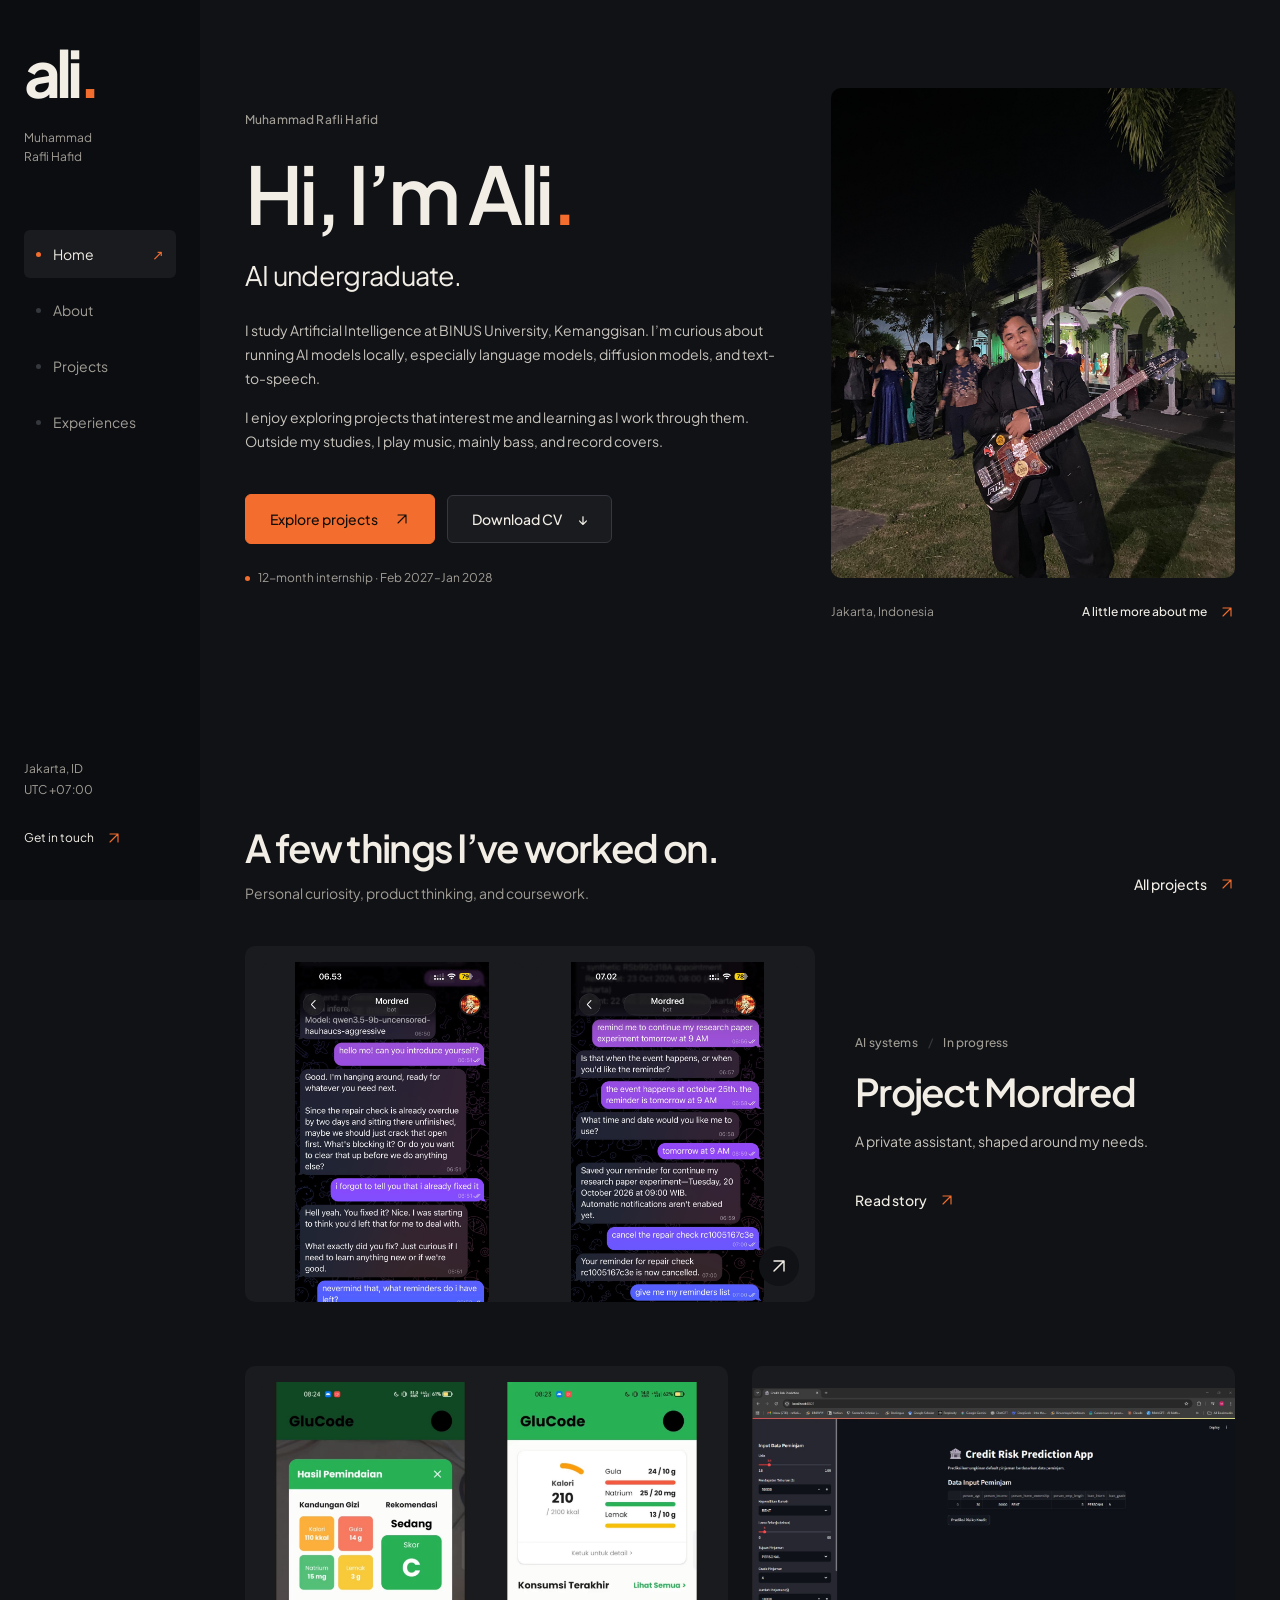
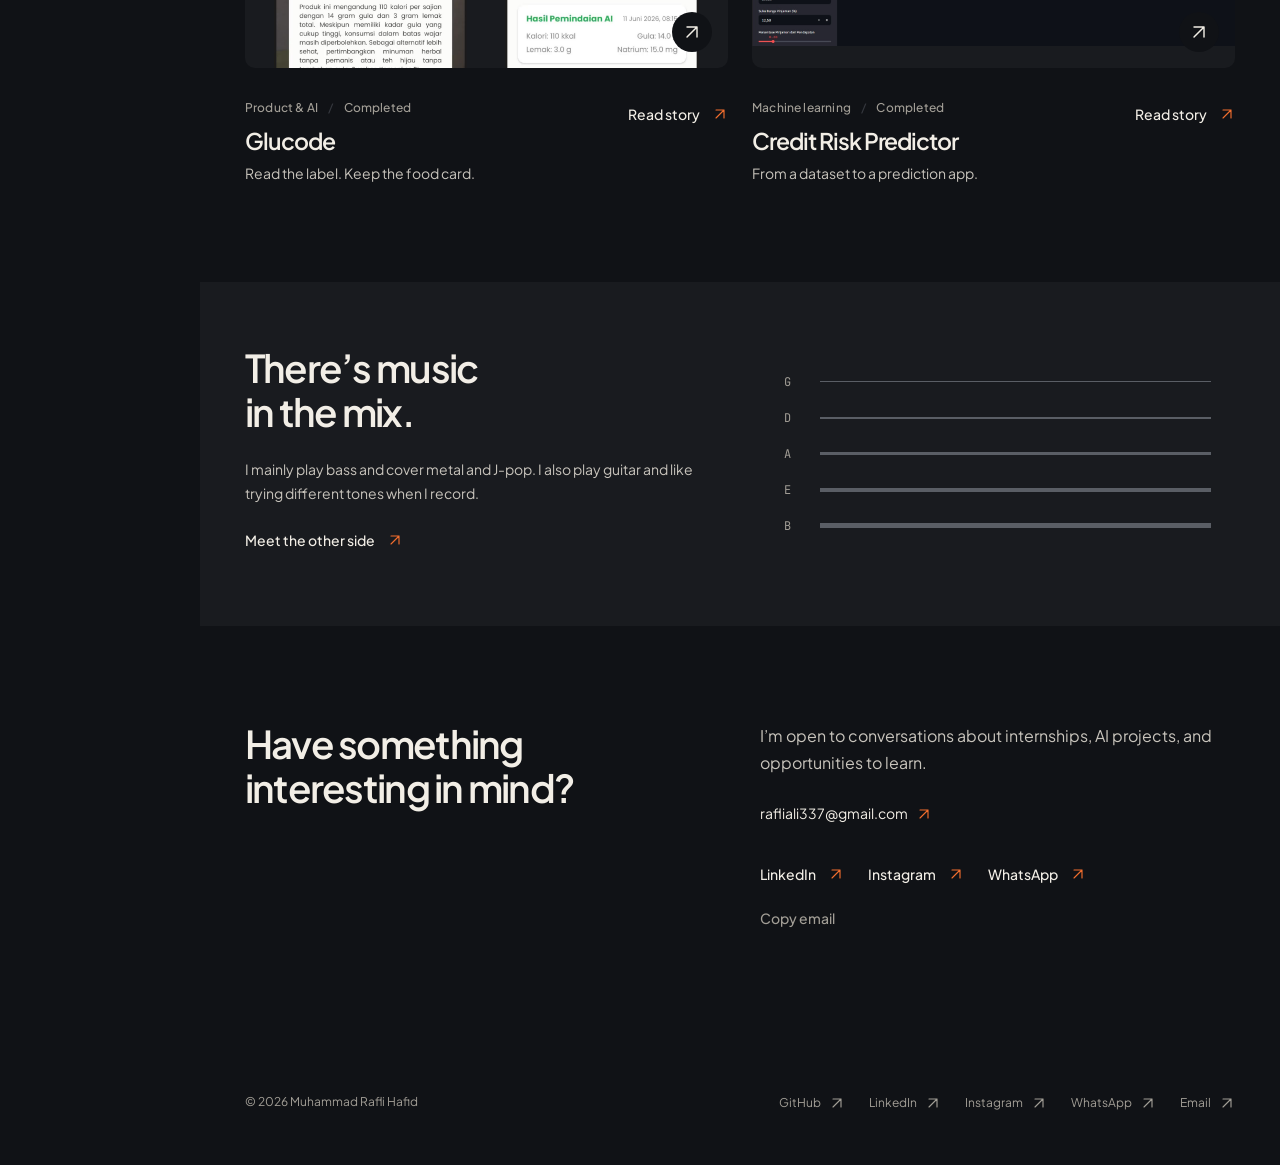
==== commit 46b1815c: "Refine home introduction" ====
--- a/index.html
+++ b/index.html
@@ -6,7 +6,7 @@
 <aside class="site-rail"><a class="wordmark" href="index.html" aria-label="Ali, home">ali<span class="accent-dot">.</span></a><p class="rail-name">Muhammad<br>Rafli Hafid</p><nav aria-label="Main navigation"><a href="index.html" class="nav-link" aria-current=page><span class="nav-mark" aria-hidden="true"></span>Home<span class="nav-arrow" aria-hidden="true">↗</span></a><a href="about.html" class="nav-link" ><span class="nav-mark" aria-hidden="true"></span>About<span class="nav-arrow" aria-hidden="true">↗</span></a><a href="projects.html" class="nav-link" ><span class="nav-mark" aria-hidden="true"></span>Projects<span class="nav-arrow" aria-hidden="true">↗</span></a><a href="experiences.html" class="nav-link" ><span class="nav-mark" aria-hidden="true"></span>Experiences<span class="nav-arrow" aria-hidden="true">↗</span></a></nav><div class="rail-bottom"><p class="rail-location">Jakarta, ID<br><span>UTC +07:00</span></p><a class="rail-email" href="mailto:rafliali337@gmail.com">Get in touch <span aria-hidden="true" class="inline-icon"><svg class="ui-icon" viewBox="0 0 24 24" aria-hidden="true"><path d="M6 18 18 6M6 6h12v12"/></svg></span></a></div></aside>
 <div class="site-content"><main id="main">
 <section class="home-hero shell" aria-labelledby="hero-title">
- <div class="hero-copy"><p class="eyebrow">Muhammad Rafli Hafid</p><h1 id="hero-title">Hi, I’m Ali<span class="accent-dot">.</span></h1><p class="hero-lead">AI undergraduate.<br>Bass player.</p><p>I study Artificial Intelligence at BINUS University, Kemanggisan. I’m curious about running AI models locally, especially language models, diffusion models, and text-to-speech.</p><p>I enjoy exploring projects that interest me and learning as I work through them. Outside my studies, I play music, mainly bass, and record covers.</p><div class="actions"><a class="button button-primary" href="projects.html">Explore projects <span aria-hidden="true" class="inline-icon"><svg class="ui-icon" viewBox="0 0 24 24" aria-hidden="true"><path d="M6 18 18 6M6 6h12v12"/></svg></span></a><details class="cv-download"><summary class="button">Download CV <span aria-hidden="true">↓</span></summary><div class="cv-options"><a href="output/pdf/Muhammad_Rafli_Hafid_CV_English.pdf" download>English PDF ↗</a><a href="output/pdf/Muhammad_Rafli_Hafid_CV_Indonesia.pdf" download>Indonesian PDF ↗</a></div></details></div><p class="availability"><span aria-hidden="true" class="status-dot"></span>12-month internship · Feb 2027–Jan 2028</p></div>
+ <div class="hero-copy"><p class="eyebrow">Muhammad Rafli Hafid</p><h1 id="hero-title">Hi, I’m Ali<span class="accent-dot">.</span></h1><p class="hero-lead">AI undergraduate.</p><p>I study Artificial Intelligence at BINUS University, Kemanggisan. I’m curious about running AI models locally, especially language models, diffusion models, and text-to-speech.</p><p>I enjoy exploring projects that interest me and learning as I work through them. Outside my studies, I play music, mainly bass, and record covers.</p><div class="actions"><a class="button button-primary" href="projects.html">Explore projects <span aria-hidden="true" class="inline-icon"><svg class="ui-icon" viewBox="0 0 24 24" aria-hidden="true"><path d="M6 18 18 6M6 6h12v12"/></svg></span></a><details class="cv-download"><summary class="button">Download CV <span aria-hidden="true">↓</span></summary><div class="cv-options"><a href="output/pdf/Muhammad_Rafli_Hafid_CV_English.pdf" download>English PDF ↗</a><a href="output/pdf/Muhammad_Rafli_Hafid_CV_Indonesia.pdf" download>Indonesian PDF ↗</a></div></details></div><p class="availability"><span aria-hidden="true" class="status-dot"></span>12-month internship · Feb 2027–Jan 2028</p></div>
  <div class="hero-portrait"><figure class="media portrait"><img src="assets/photos/alirafli-portrait-afterpromnight-fullformalsuit-withbass.jpeg" alt="After prom night, with my bass." width="3024" height="4032" loading="eager" fetchpriority="high"><figcaption>After prom night, with my bass.</figcaption></figure><div class="portrait-foot"><span>Jakarta, Indonesia</span><a class="text-link" href="about.html">A little more about me <span aria-hidden="true" class="inline-icon"><svg class="ui-icon" viewBox="0 0 24 24" aria-hidden="true"><path d="M6 18 18 6M6 6h12v12"/></svg></span></a></div></div>
 </section>
 <section class="section shell" aria-labelledby="selected-title"><div class="section-head"><div><h2><span id="selected-title">A few things I’ve worked on.</span></h2><p>Personal curiosity, product thinking, and coursework.</p></div><a class="text-link" href="projects.html">All projects <span aria-hidden="true" class="inline-icon"><svg class="ui-icon" viewBox="0 0 24 24" aria-hidden="true"><path d="M6 18 18 6M6 6h12v12"/></svg></span></a></div><div class="home-work"><article class="project-feature feature-wide"><a class="project-image" href="projects.html?project=mordred" aria-label="View Project Mordred"><figure class="media "><div class="preview-strip"><img src="assets/photos/mordred-demo.jpeg" alt="A conversation with Mordred." width="738" height="1600" loading="lazy"><img src="assets/photos/mordred-demo2.jpeg" alt="Creating and managing reminders in Telegram." width="738" height="1600" loading="lazy"></div><figcaption>A conversation with Mordred.</figcaption></figure><span class="image-zoom" aria-hidden="true"><svg class="ui-icon" viewBox="0 0 24 24" aria-hidden="true"><path d="M6 18 18 6M6 6h12v12"/></svg></span></a><div class="project-caption"><div><span class="meta">AI systems <span aria-hidden="true">/</span> In progress</span><h3><a href="projects.html?project=mordred" data-project="mordred">Project Mordred</a></h3><p>A private assistant, shaped around my needs.</p></div><a class="text-link" href="projects.html?project=mordred" data-project="mordred">Read story <span aria-hidden="true" class="inline-icon"><svg class="ui-icon" viewBox="0 0 24 24" aria-hidden="true"><path d="M6 18 18 6M6 6h12v12"/></svg></span></a></div></article><div class="home-work-pair"><article class="project-feature "><a class="project-image" href="projects.html?project=glucode" aria-label="View Glucode"><figure class="media "><div class="preview-strip"><img src="assets/photos/glucode-demo.jpeg" alt="Glucode nutrition scan and summary." width="738" height="1600" loading="lazy"><img src="assets/photos/glucode-demo3.jpeg" alt="Glucode daily intake dashboard." width="738" height="1600" loading="lazy"></div><figcaption>Glucode nutrition scan and summary.</figcaption></figure><span class="image-zoom" aria-hidden="true"><svg class="ui-icon" viewBox="0 0 24 24" aria-hidden="true"><path d="M6 18 18 6M6 6h12v12"/></svg></span></a><div class="project-caption"><div><span class="meta">Product &amp; AI <span aria-hidden="true">/</span> Completed</span><h3><a href="projects.html?project=glucode" data-project="glucode">Glucode</a></h3><p>Read the label. Keep the food card.</p></div><a class="text-link" href="projects.html?project=glucode" data-project="glucode">Read story <span aria-hidden="true" class="inline-icon"><svg class="ui-icon" viewBox="0 0 24 24" aria-hidden="true"><path d="M6 18 18 6M6 6h12v12"/></svg></span></a></div></article><article class="project-feature "><a class="project-image" href="projects.html?project=credit" aria-label="View Credit Risk Predictor"><figure class="media "><img src="assets/photos/credit_risk_predictionapp-streamlit.jpeg" alt="Credit Risk Predictor application." width="1600" height="855" loading="lazy"><figcaption>Credit Risk Predictor application.</figcaption></figure><span class="image-zoom" aria-hidden="true"><svg class="ui-icon" viewBox="0 0 24 24" aria-hidden="true"><path d="M6 18 18 6M6 6h12v12"/></svg></span></a><div class="project-caption"><div><span class="meta">Machine learning <span aria-hidden="true">/</span> Completed</span><h3><a href="projects.html?project=credit" data-project="credit">Credit Risk Predictor</a></h3><p>From a dataset to a prediction app.</p></div><a class="text-link" href="projects.html?project=credit" data-project="credit">Read story <span aria-hidden="true" class="inline-icon"><svg class="ui-icon" viewBox="0 0 24 24" aria-hidden="true"><path d="M6 18 18 6M6 6h12v12"/></svg></span></a></div></article></div></div></section>
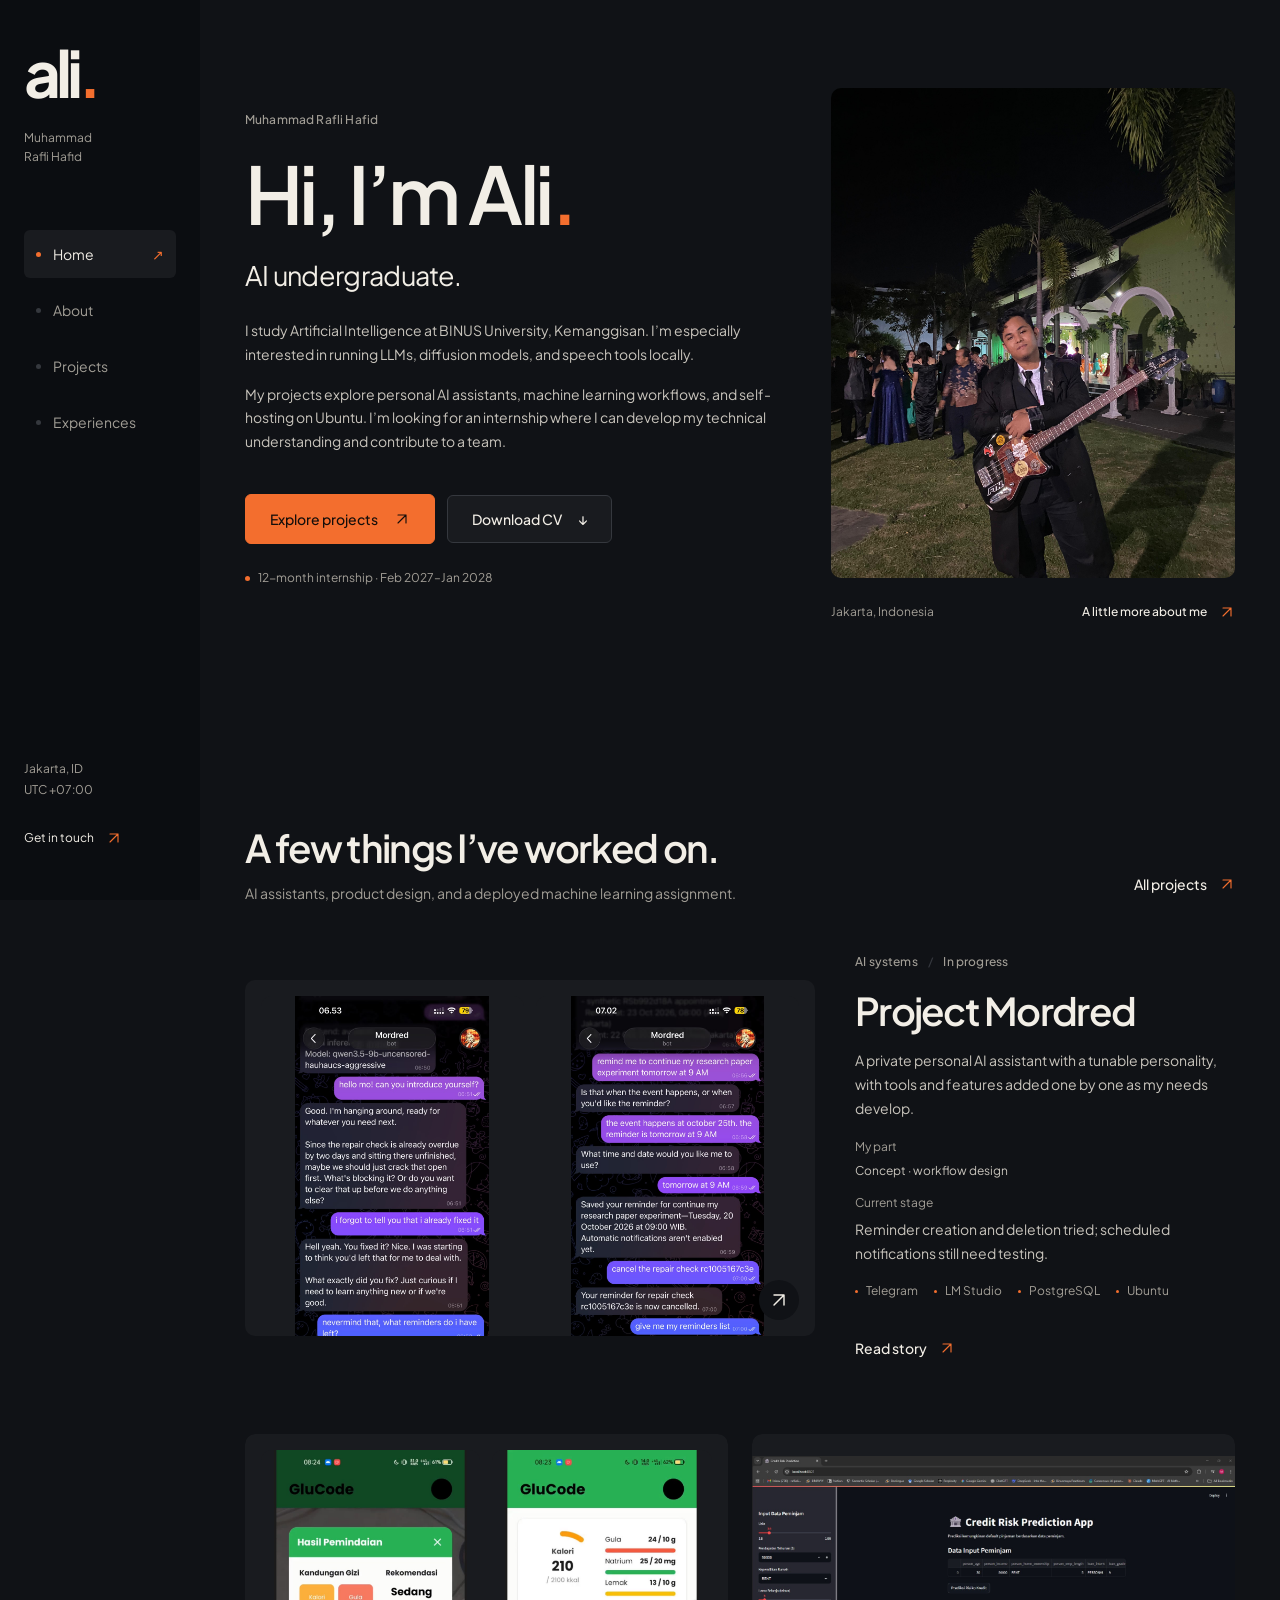
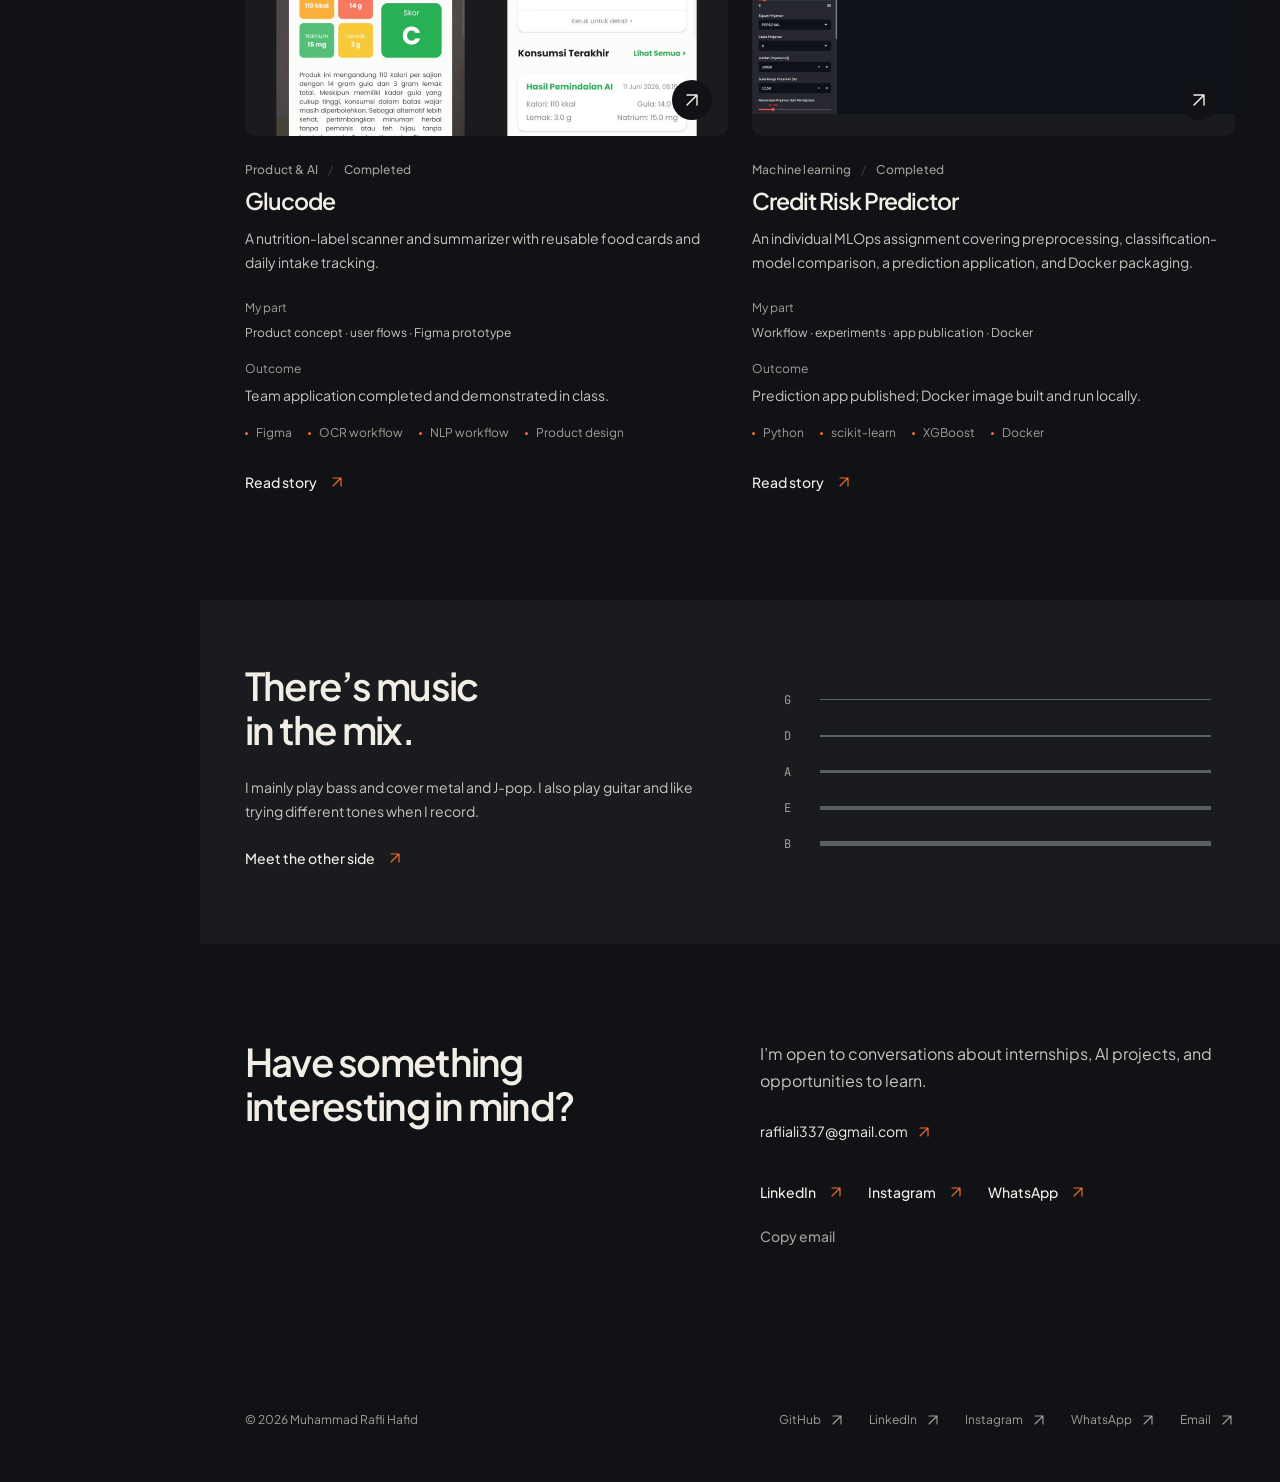
==== commit 7f94ba98: "Refine portfolio content, navigation, and media layouts" ====
--- a/index.html
+++ b/index.html
@@ -6,10 +6,10 @@
 <aside class="site-rail"><a class="wordmark" href="index.html" aria-label="Ali, home">ali<span class="accent-dot">.</span></a><p class="rail-name">Muhammad<br>Rafli Hafid</p><nav aria-label="Main navigation"><a href="index.html" class="nav-link" aria-current=page><span class="nav-mark" aria-hidden="true"></span>Home<span class="nav-arrow" aria-hidden="true">↗</span></a><a href="about.html" class="nav-link" ><span class="nav-mark" aria-hidden="true"></span>About<span class="nav-arrow" aria-hidden="true">↗</span></a><a href="projects.html" class="nav-link" ><span class="nav-mark" aria-hidden="true"></span>Projects<span class="nav-arrow" aria-hidden="true">↗</span></a><a href="experiences.html" class="nav-link" ><span class="nav-mark" aria-hidden="true"></span>Experiences<span class="nav-arrow" aria-hidden="true">↗</span></a></nav><div class="rail-bottom"><p class="rail-location">Jakarta, ID<br><span>UTC +07:00</span></p><a class="rail-email" href="mailto:rafliali337@gmail.com">Get in touch <span aria-hidden="true" class="inline-icon"><svg class="ui-icon" viewBox="0 0 24 24" aria-hidden="true"><path d="M6 18 18 6M6 6h12v12"/></svg></span></a></div></aside>
 <div class="site-content"><main id="main">
 <section class="home-hero shell" aria-labelledby="hero-title">
- <div class="hero-copy"><p class="eyebrow">Muhammad Rafli Hafid</p><h1 id="hero-title">Hi, I’m Ali<span class="accent-dot">.</span></h1><p class="hero-lead">AI undergraduate.</p><p>I study Artificial Intelligence at BINUS University, Kemanggisan. I’m curious about running AI models locally, especially language models, diffusion models, and text-to-speech.</p><p>I enjoy exploring projects that interest me and learning as I work through them. Outside my studies, I play music, mainly bass, and record covers.</p><div class="actions"><a class="button button-primary" href="projects.html">Explore projects <span aria-hidden="true" class="inline-icon"><svg class="ui-icon" viewBox="0 0 24 24" aria-hidden="true"><path d="M6 18 18 6M6 6h12v12"/></svg></span></a><details class="cv-download"><summary class="button">Download CV <span aria-hidden="true">↓</span></summary><div class="cv-options"><a href="output/pdf/Muhammad_Rafli_Hafid_CV_English.pdf" download>English PDF ↗</a><a href="output/pdf/Muhammad_Rafli_Hafid_CV_Indonesia.pdf" download>Indonesian PDF ↗</a></div></details></div><p class="availability"><span aria-hidden="true" class="status-dot"></span>12-month internship · Feb 2027–Jan 2028</p></div>
+ <div class="hero-copy"><p class="eyebrow">Muhammad Rafli Hafid</p><h1 id="hero-title">Hi, I’m Ali<span class="accent-dot">.</span></h1><p class="hero-lead">AI undergraduate.</p><p>I study Artificial Intelligence at BINUS University, Kemanggisan. I’m especially interested in running LLMs, diffusion models, and speech tools locally.</p><p>My projects explore personal AI assistants, machine learning workflows, and self-hosting on Ubuntu. I’m looking for an internship where I can develop my technical understanding and contribute to a team.</p><div class="actions"><a class="button button-primary" href="projects.html">Explore projects <span aria-hidden="true" class="inline-icon"><svg class="ui-icon" viewBox="0 0 24 24" aria-hidden="true"><path d="M6 18 18 6M6 6h12v12"/></svg></span></a><details class="cv-download"><summary class="button">Download CV <span aria-hidden="true">↓</span></summary><div class="cv-options"><a href="output/pdf/Muhammad_Rafli_Hafid_CV_English.pdf" download>English PDF ↗</a><a href="output/pdf/Muhammad_Rafli_Hafid_CV_Indonesia.pdf" download>Indonesian PDF ↗</a></div></details></div><p class="availability"><span aria-hidden="true" class="status-dot"></span>12-month internship · Feb 2027–Jan 2028</p></div>
  <div class="hero-portrait"><figure class="media portrait"><img src="assets/photos/alirafli-portrait-afterpromnight-fullformalsuit-withbass.jpeg" alt="After prom night, with my bass." width="3024" height="4032" loading="eager" fetchpriority="high"><figcaption>After prom night, with my bass.</figcaption></figure><div class="portrait-foot"><span>Jakarta, Indonesia</span><a class="text-link" href="about.html">A little more about me <span aria-hidden="true" class="inline-icon"><svg class="ui-icon" viewBox="0 0 24 24" aria-hidden="true"><path d="M6 18 18 6M6 6h12v12"/></svg></span></a></div></div>
 </section>
-<section class="section shell" aria-labelledby="selected-title"><div class="section-head"><div><h2><span id="selected-title">A few things I’ve worked on.</span></h2><p>Personal curiosity, product thinking, and coursework.</p></div><a class="text-link" href="projects.html">All projects <span aria-hidden="true" class="inline-icon"><svg class="ui-icon" viewBox="0 0 24 24" aria-hidden="true"><path d="M6 18 18 6M6 6h12v12"/></svg></span></a></div><div class="home-work"><article class="project-feature feature-wide"><a class="project-image" href="projects.html?project=mordred" aria-label="View Project Mordred"><figure class="media "><div class="preview-strip"><img src="assets/photos/mordred-demo.jpeg" alt="A conversation with Mordred." width="738" height="1600" loading="lazy"><img src="assets/photos/mordred-demo2.jpeg" alt="Creating and managing reminders in Telegram." width="738" height="1600" loading="lazy"></div><figcaption>A conversation with Mordred.</figcaption></figure><span class="image-zoom" aria-hidden="true"><svg class="ui-icon" viewBox="0 0 24 24" aria-hidden="true"><path d="M6 18 18 6M6 6h12v12"/></svg></span></a><div class="project-caption"><div><span class="meta">AI systems <span aria-hidden="true">/</span> In progress</span><h3><a href="projects.html?project=mordred" data-project="mordred">Project Mordred</a></h3><p>A private assistant, shaped around my needs.</p></div><a class="text-link" href="projects.html?project=mordred" data-project="mordred">Read story <span aria-hidden="true" class="inline-icon"><svg class="ui-icon" viewBox="0 0 24 24" aria-hidden="true"><path d="M6 18 18 6M6 6h12v12"/></svg></span></a></div></article><div class="home-work-pair"><article class="project-feature "><a class="project-image" href="projects.html?project=glucode" aria-label="View Glucode"><figure class="media "><div class="preview-strip"><img src="assets/photos/glucode-demo.jpeg" alt="Glucode nutrition scan and summary." width="738" height="1600" loading="lazy"><img src="assets/photos/glucode-demo3.jpeg" alt="Glucode daily intake dashboard." width="738" height="1600" loading="lazy"></div><figcaption>Glucode nutrition scan and summary.</figcaption></figure><span class="image-zoom" aria-hidden="true"><svg class="ui-icon" viewBox="0 0 24 24" aria-hidden="true"><path d="M6 18 18 6M6 6h12v12"/></svg></span></a><div class="project-caption"><div><span class="meta">Product &amp; AI <span aria-hidden="true">/</span> Completed</span><h3><a href="projects.html?project=glucode" data-project="glucode">Glucode</a></h3><p>Read the label. Keep the food card.</p></div><a class="text-link" href="projects.html?project=glucode" data-project="glucode">Read story <span aria-hidden="true" class="inline-icon"><svg class="ui-icon" viewBox="0 0 24 24" aria-hidden="true"><path d="M6 18 18 6M6 6h12v12"/></svg></span></a></div></article><article class="project-feature "><a class="project-image" href="projects.html?project=credit" aria-label="View Credit Risk Predictor"><figure class="media "><img src="assets/photos/credit_risk_predictionapp-streamlit.jpeg" alt="Credit Risk Predictor application." width="1600" height="855" loading="lazy"><figcaption>Credit Risk Predictor application.</figcaption></figure><span class="image-zoom" aria-hidden="true"><svg class="ui-icon" viewBox="0 0 24 24" aria-hidden="true"><path d="M6 18 18 6M6 6h12v12"/></svg></span></a><div class="project-caption"><div><span class="meta">Machine learning <span aria-hidden="true">/</span> Completed</span><h3><a href="projects.html?project=credit" data-project="credit">Credit Risk Predictor</a></h3><p>From a dataset to a prediction app.</p></div><a class="text-link" href="projects.html?project=credit" data-project="credit">Read story <span aria-hidden="true" class="inline-icon"><svg class="ui-icon" viewBox="0 0 24 24" aria-hidden="true"><path d="M6 18 18 6M6 6h12v12"/></svg></span></a></div></article></div></div></section>
+<section class="section shell" aria-labelledby="selected-title"><div class="section-head"><div><h2><span id="selected-title">A few things I’ve worked on.</span></h2><p>AI assistants, product design, and a deployed machine learning assignment.</p></div><a class="text-link" href="projects.html">All projects <span aria-hidden="true" class="inline-icon"><svg class="ui-icon" viewBox="0 0 24 24" aria-hidden="true"><path d="M6 18 18 6M6 6h12v12"/></svg></span></a></div><div class="home-work"><article class="project-feature feature-wide"><a class="project-image" href="projects.html?project=mordred" aria-label="View Project Mordred"><figure class="media "><div class="preview-strip"><img src="assets/photos/mordred-demo.jpeg" alt="A conversation with Mordred." width="738" height="1600" loading="lazy"><img src="assets/photos/mordred-demo2.jpeg" alt="Creating and managing reminders in Telegram." width="738" height="1600" loading="lazy"></div><figcaption>A conversation with Mordred.</figcaption></figure><span class="image-zoom" aria-hidden="true"><svg class="ui-icon" viewBox="0 0 24 24" aria-hidden="true"><path d="M6 18 18 6M6 6h12v12"/></svg></span></a><div class="project-caption"><div><span class="meta">AI systems <span aria-hidden="true">/</span> In progress</span><h3><a href="projects.html?project=mordred" data-project="mordred">Project Mordred</a></h3><p>A private personal AI assistant with a tunable personality, with tools and features added one by one as my needs develop.</p><p class="project-role"><span>My part</span> Concept · workflow design</p><p class="project-outcome"><span>Current stage</span> Reminder creation and deletion tried; scheduled notifications still need testing.</p><ul class="project-tools" aria-label="Tools and topics"><li>Telegram</li><li>LM Studio</li><li>PostgreSQL</li><li>Ubuntu</li></ul></div><a class="text-link" href="projects.html?project=mordred" data-project="mordred">Read story <span aria-hidden="true" class="inline-icon"><svg class="ui-icon" viewBox="0 0 24 24" aria-hidden="true"><path d="M6 18 18 6M6 6h12v12"/></svg></span></a></div></article><div class="home-work-pair"><article class="project-feature "><a class="project-image" href="projects.html?project=glucode" aria-label="View Glucode"><figure class="media "><div class="preview-strip"><img src="assets/photos/glucode-demo.jpeg" alt="Glucode nutrition scan and summary." width="738" height="1600" loading="lazy"><img src="assets/photos/glucode-demo3.jpeg" alt="Glucode daily intake dashboard." width="738" height="1600" loading="lazy"></div><figcaption>Glucode nutrition scan and summary.</figcaption></figure><span class="image-zoom" aria-hidden="true"><svg class="ui-icon" viewBox="0 0 24 24" aria-hidden="true"><path d="M6 18 18 6M6 6h12v12"/></svg></span></a><div class="project-caption"><div><span class="meta">Product &amp; AI <span aria-hidden="true">/</span> Completed</span><h3><a href="projects.html?project=glucode" data-project="glucode">Glucode</a></h3><p>A nutrition-label scanner and summarizer with reusable food cards and daily intake tracking.</p><p class="project-role"><span>My part</span> Product concept · user flows · Figma prototype</p><p class="project-outcome"><span>Outcome</span> Team application completed and demonstrated in class.</p><ul class="project-tools" aria-label="Tools and topics"><li>Figma</li><li>OCR workflow</li><li>NLP workflow</li><li>Product design</li></ul></div><a class="text-link" href="projects.html?project=glucode" data-project="glucode">Read story <span aria-hidden="true" class="inline-icon"><svg class="ui-icon" viewBox="0 0 24 24" aria-hidden="true"><path d="M6 18 18 6M6 6h12v12"/></svg></span></a></div></article><article class="project-feature "><a class="project-image" href="projects.html?project=credit" aria-label="View Credit Risk Predictor"><figure class="media "><img src="assets/photos/credit_risk_predictionapp-streamlit.jpeg" alt="Credit Risk Predictor application." width="1600" height="855" loading="lazy"><figcaption>Credit Risk Predictor application.</figcaption></figure><span class="image-zoom" aria-hidden="true"><svg class="ui-icon" viewBox="0 0 24 24" aria-hidden="true"><path d="M6 18 18 6M6 6h12v12"/></svg></span></a><div class="project-caption"><div><span class="meta">Machine learning <span aria-hidden="true">/</span> Completed</span><h3><a href="projects.html?project=credit" data-project="credit">Credit Risk Predictor</a></h3><p>An individual MLOps assignment covering preprocessing, classification-model comparison, a prediction application, and Docker packaging.</p><p class="project-role"><span>My part</span> Workflow · experiments · app publication · Docker</p><p class="project-outcome"><span>Outcome</span> Prediction app published; Docker image built and run locally.</p><ul class="project-tools" aria-label="Tools and topics"><li>Python</li><li>scikit-learn</li><li>XGBoost</li><li>Docker</li></ul></div><a class="text-link" href="projects.html?project=credit" data-project="credit">Read story <span aria-hidden="true" class="inline-icon"><svg class="ui-icon" viewBox="0 0 24 24" aria-hidden="true"><path d="M6 18 18 6M6 6h12v12"/></svg></span></a></div></article></div></div></section>
 <section class="home-note shell"><div><h2>There’s music<br>in the mix.</h2><p>I mainly play bass and cover metal and J-pop. I also play guitar and like trying different tones when I record.</p><a class="text-link" href="about.html#music">Meet the other side <span aria-hidden="true" class="inline-icon"><svg class="ui-icon" viewBox="0 0 24 24" aria-hidden="true"><path d="M6 18 18 6M6 6h12v12"/></svg></span></a></div><div class="string-preview" aria-hidden="true"><span>G</span><i></i><span>D</span><i></i><span>A</span><i></i><span>E</span><i></i><span>B</span><i></i></div></section>
 <section class="contact shell" id="contact"><h2>Have something<br>interesting in mind?</h2><div><p>I’m open to conversations about internships, AI projects, and opportunities to learn.</p><a class="contact-email" href="mailto:rafliali337@gmail.com">rafliali337@gmail.com <span aria-hidden="true" class="inline-icon"><svg class="ui-icon" viewBox="0 0 24 24" aria-hidden="true"><path d="M6 18 18 6M6 6h12v12"/></svg></span></a><div class="contact-socials"><a class="text-link" href="https://www.linkedin.com/in/muhammad-rafli-hafid-61b363326/" target="_blank" rel="noopener noreferrer">LinkedIn <span aria-hidden="true" class="inline-icon"><svg class="ui-icon" viewBox="0 0 24 24" aria-hidden="true"><path d="M6 18 18 6M6 6h12v12"/></svg></span></a><a class="text-link" href="https://www.instagram.com/ali.rofl_/" target="_blank" rel="noopener noreferrer">Instagram <span aria-hidden="true" class="inline-icon"><svg class="ui-icon" viewBox="0 0 24 24" aria-hidden="true"><path d="M6 18 18 6M6 6h12v12"/></svg></span></a><a class="text-link" href="https://wa.me/6282384518081" target="_blank" rel="noopener noreferrer">WhatsApp <span aria-hidden="true" class="inline-icon"><svg class="ui-icon" viewBox="0 0 24 24" aria-hidden="true"><path d="M6 18 18 6M6 6h12v12"/></svg></span></a></div><button class="text-link copy-email" type="button">Copy email</button><p class="feedback" role="status" aria-live="polite"></p></div></section>
 </main><footer class="site-footer shell"><p>© 2026 Muhammad Rafli Hafid</p><div><a href="https://github.com/AliRafli69" target="_blank" rel="noopener noreferrer">GitHub <span aria-hidden="true" class="inline-icon"><svg class="ui-icon" viewBox="0 0 24 24" aria-hidden="true"><path d="M6 18 18 6M6 6h12v12"/></svg></span></a><a href="https://www.linkedin.com/in/muhammad-rafli-hafid-61b363326/" target="_blank" rel="noopener noreferrer">LinkedIn <span aria-hidden="true" class="inline-icon"><svg class="ui-icon" viewBox="0 0 24 24" aria-hidden="true"><path d="M6 18 18 6M6 6h12v12"/></svg></span></a><a href="https://www.instagram.com/ali.rofl_/" target="_blank" rel="noopener noreferrer">Instagram <span aria-hidden="true" class="inline-icon"><svg class="ui-icon" viewBox="0 0 24 24" aria-hidden="true"><path d="M6 18 18 6M6 6h12v12"/></svg></span></a><a href="https://wa.me/6282384518081" target="_blank" rel="noopener noreferrer">WhatsApp <span aria-hidden="true" class="inline-icon"><svg class="ui-icon" viewBox="0 0 24 24" aria-hidden="true"><path d="M6 18 18 6M6 6h12v12"/></svg></span></a><a href="mailto:rafliali337@gmail.com">Email <span aria-hidden="true" class="inline-icon"><svg class="ui-icon" viewBox="0 0 24 24" aria-hidden="true"><path d="M6 18 18 6M6 6h12v12"/></svg></span></a></div></footer></div>
--- a/assets/studio.css
+++ b/assets/studio.css
@@ -358,3 +358,85 @@
  html { scroll-behavior: auto; }
  *, *::before, *::after { animation: none !important; transition: none !important; }
 }
+
+/* Local review revision: show the work sooner and keep personal extras optional. */
+.page-kicker { display: flex; align-items: center; justify-content: space-between; gap: var(--space-md); margin-block-end: var(--space-lg); }
+.page-kicker .eyebrow { margin: 0; }
+.page-kicker .cv-download summary { min-height: 44px; padding: var(--space-sm) var(--space-md); }
+.page-kicker .cv-options { inset-inline-start: auto; inset-inline-end: 0; }
+.page-intro { padding-block-end: var(--space-xl); }
+.page-intro .page-lead { margin-block-start: var(--space-md); }
+.project-toolbar { margin-block-end: var(--space-xl); gap: var(--space-sm); }
+.project-toolbar .results-count { margin: 0; }
+.project-tools { display: flex; flex-wrap: wrap; gap: var(--space-xs) var(--space-md); list-style: none; padding: 0; margin: var(--space-md) 0 0; font-size: var(--text-label); color: var(--color-muted); }
+.project-tools li { display: flex; align-items: center; gap: var(--space-xs); }
+.project-tools li::before { content: ''; width: 3px; height: 3px; border-radius: var(--radius-round); background: var(--color-accent); }
+.project-caption .project-role, .row-copy .project-role { font-size: var(--text-label); color: var(--color-ink-2); margin-block-start: var(--space-md); }
+.project-caption .project-outcome, .row-copy .project-outcome { margin-block-start: var(--space-sm); font-size: var(--text-small); color: var(--color-ink-2); }
+.project-role>span, .project-outcome>span { display: block; font-size: var(--text-label); color: var(--color-muted); margin-block-end: var(--space-2xs); }
+.home-work { gap: var(--space-2xl); }
+.home-work-pair .project-feature { display: grid; grid-template-columns: minmax(0,1fr); }
+.home-work-pair .project-caption, .home-work-pair .project-caption>div { display: contents; }
+.home-work-pair .project-image { aspect-ratio: 16/10; overflow: clip; margin-block-end: var(--space-lg); }
+.home-work-pair .project-image .media, .home-work-pair .project-image .preview-strip { height: 100%; }
+.home-work-pair .project-image .media>img { width: 100%; height: 100%; aspect-ratio: auto; }
+.home-work-pair .project-feature> .project-caption .meta { align-self: start; }
+.home-work-pair h3 { margin-block: var(--space-xs) var(--space-sm); }
+.home-work-pair .project-caption p { margin: 0; }
+.home-work-pair .project-caption .project-role { margin-block-start: var(--space-lg); }
+.home-work-pair .project-caption .project-outcome { margin-block-start: var(--space-md); }
+.home-work-pair .project-tools { margin-block: var(--space-md); }
+.home-work-pair .text-link { justify-self: start; align-self: end; }
+.homelab-section { padding-block: var(--space-2xl); }
+.music-section { padding-block-start: var(--space-2xl); border-block-start: 1px solid var(--color-rule); }
+.music-section .section-head { margin-block-end: var(--space-lg); }
+.music-section .section-head .eyebrow { margin-block: 0 var(--space-sm); }
+.music-background { max-width: 75ch; font-size: var(--text-small); color: var(--color-ink-2); margin-block-end: var(--space-xl); }
+.music-section .music-intro { align-items: start; }
+.music-section .music-intro>.media { width: 100%; max-width: none; }
+.music-section .music-intro>.media img, .performance-feature video { display: block; width: 100%; height: auto; max-height: none; aspect-ratio: 1536/2728; object-fit: cover; border-radius: var(--radius-media); }
+.music-section .music-intro>.media img { object-position: center; }
+.performance-feature { margin: 0; min-width: 0; }
+.performance-feature video { object-position: center; background: var(--color-panel); }
+.performance-feature video::-webkit-media-controls-fullscreen-button { display: none; }
+.performance-feature figcaption { color: var(--color-muted); font-size: var(--text-label); padding-block-start: var(--space-sm); line-height: 1.5; }
+.music-extras { margin-block-start: var(--space-xl); }
+.music-extras>.music-album { margin: 0; border-block-start: 1px solid var(--color-rule); }
+.music-extras>.music-album>summary { justify-content: space-between; width: 100%; gap: var(--space-md); padding-block: var(--space-md); line-height: 1.5; }
+.music-extras>.music-album>summary .disclosure-mark { background: none; }
+.music-extras>.music-album[open]>summary .disclosure-mark { color: var(--color-accent); transform: rotate(45deg); }
+.sound-disclosure .sound-desk { max-width: 680px; margin-block: var(--space-sm) var(--space-xl); }
+.gear-disclosure .gear-head { margin-block: var(--space-lg); }
+.gear-disclosure .setup-photo img { max-height: 360px; object-position: center; }
+.practice-heading { margin-block-start: var(--space-xl); }
+.coursework-archive { border-block: 1px solid var(--color-rule); margin-block-start: var(--space-xl); }
+.coursework-archive>summary { display: flex; align-items: center; justify-content: space-between; gap: var(--space-md); list-style: none; padding-block: var(--space-lg); }
+.coursework-archive>summary::-webkit-details-marker { display: none; }
+.coursework-archive>summary strong { display: block; font-size: var(--text-subheading); font-weight: 500; }
+.coursework-archive>summary small { display: block; font-size: var(--text-small); color: var(--color-muted); margin-block-start: var(--space-xs); }
+.coursework-archive[open]>summary .disclosure-mark { color: var(--color-accent); transform: rotate(45deg); }
+.coursework-archive .compact-project { margin-block: var(--space-sm) var(--space-lg); }
+.experience-summary, .experience-detail[open] .experience-summary { display: block; margin-block-start: var(--space-sm); font-size: var(--text-small); font-weight: 400; color: var(--color-ink-2); line-height: 1.7; letter-spacing: normal; }
+.experience-highlights { list-style: none; margin: var(--space-lg) 0 0; padding: 0 0 0 var(--space-md); border-inline-start: 1px solid var(--color-rule-strong); display: grid; gap: var(--space-lg); }
+.experience-highlights h3 { font-size: var(--text-body); letter-spacing: -.025em; margin-block-end: var(--space-xs); }
+.experience-highlights li>p:last-child { font-size: var(--text-small); color: var(--color-ink-2); margin-block-start: var(--space-xs); }
+@media(max-width:47.99rem) {
+ .page-intro { padding-block-start: var(--space-lg); }
+ .page-intro h1 { font-size: clamp(2rem, 8.5vw, 3rem); }
+ .page-kicker { margin-block-end: var(--space-md); }
+ .page-lead { font-size: var(--text-small); }
+ .project-toolbar { align-items: flex-start; }
+ .filter { padding-inline: var(--space-sm); }
+ .project-toolbar .results-count { font-size: var(--text-label); align-self: center; }
+ .music-section .music-intro>.media { width: 100%; max-width: none; }
+ .hero-copy .actions { margin-block-start: var(--space-lg); }
+}
+@media(min-width:64rem) {
+ .music-intro { grid-template-columns: minmax(0,1fr) minmax(0,1fr); }
+ .project-caption .project-outcome { max-width: 52ch; }
+}
+@media(min-width:48rem) {
+ .home-work-pair { grid-template-rows: repeat(8,auto); row-gap: 0; }
+ .home-work-pair .project-feature { grid-row: span 8; grid-template-rows: subgrid; row-gap: 0; }
+ .music-intro { grid-template-columns: repeat(2,minmax(0,1fr)); }
+}
